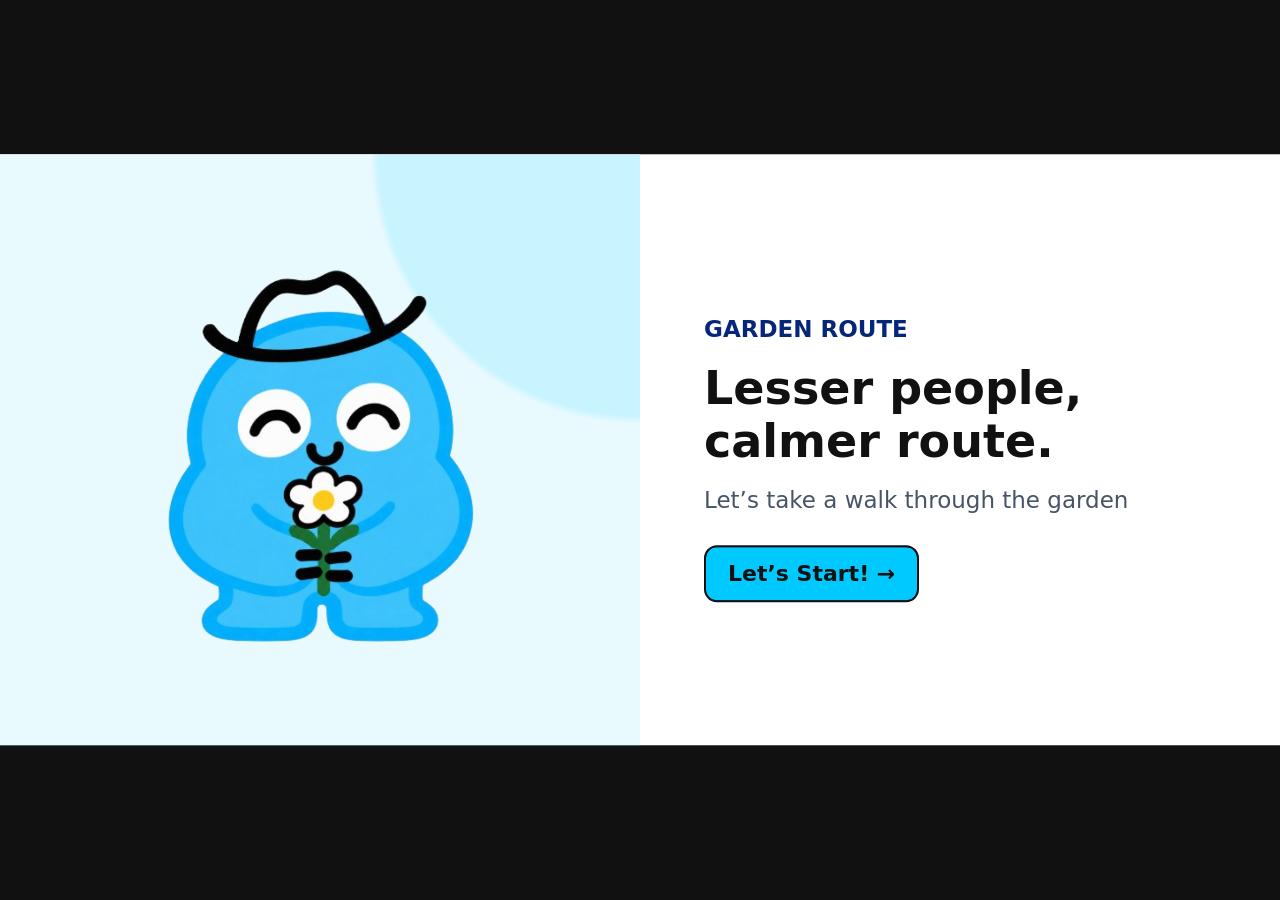
==== garden/index.html @ aed61ac2 "Preload Garden Route images and update page 14 layout" ====
<!doctype html>
<html lang="en">
<head>
  <meta charset="utf-8">
  <meta name="viewport" content="width=device-width,initial-scale=1,viewport-fit=cover">
  <meta name="theme-color" content="#111111">
  <title>Wayfinding · MOMO Social Story</title>
  <style>
    * { box-sizing: border-box; }

    html,
    body {
      width: 100%;
      height: 100%;
      margin: 0;
      overflow: hidden;
      background: #111;
      font-family: system-ui, -apple-system, "Segoe UI", sans-serif;
    }

    button { font: inherit; }

    .frame {
      position: absolute;
      left: 50%;
      top: 50%;
      width: min(100vw, 216.41vh);
      height: auto;
      aspect-ratio: 844 / 390;
      overflow: hidden;
      transform: translate(-50%, -50%);
      background: #fff;
      isolation: isolate;
      container-type: size;
    }

    .entry,
    .story {
      position: absolute;
      inset: 0;
      display: none;
      overflow: hidden;
    }

    .frame[data-view="loading"] .loading-screen,
    .frame[data-view="routes"] .routes,
    .frame[data-view="short-intro"] .short-intro,
    .frame[data-view="garden-intro"] .garden-intro,
    .frame[data-view="completion"] .completion-screen,
    .frame[data-view="story"] .story {
      display: block;
    }

    .garden-intro-layout {
      display: grid;
      grid-template-columns: 1fr 1fr;
      height: 100%;
    }
    .garden-intro-art {
      display: grid;
      place-items: center;
      background: radial-gradient(circle at top right, #c8f4ff 0 30%, #e9faff 31%);
    }
    .garden-intro-art img { width: 68%; max-height: 84cqh; object-fit: contain; }
    .garden-intro-copy {
      display: flex;
      flex-direction: column;
      justify-content: center;
      padding: 5cqw;
      color: #111;
    }
    .garden-intro-copy h1 { margin: 0; font-size: clamp(18px, 4cqw, 46px); line-height: 1.15; }
    .garden-intro-copy p { margin: 1.5cqw 0; font-size: clamp(12px, 2.2cqw, 23px); color: #475467; }
    .garden-intro-copy .garden-intro-label { color: #062679; font-weight: 700; text-transform: uppercase; }
    .garden-intro-start {
      align-self: flex-start;
      margin-top: 1cqw;
      padding: .65em 1em;
      border: 2px solid #062679;
      border-radius: 12px;
      background: #00c9ff;
      color: #111;
      font-size: clamp(12px, 2cqw, 22px);
      font-weight: 700;
      cursor: pointer;
    }

    .loading-screen {
      background:
        radial-gradient(circle at 17% 14%, #00ffc933 0 10%, transparent 10.5%),
        radial-gradient(circle at 88% 82%, #ffd5003d 0 13%, transparent 13.5%),
        linear-gradient(135deg, #f7ffff 0%, #e9fbff 58%, #dff9f3 100%);
    }

    .loading-screen::before,
    .loading-screen::after {
      content: "";
      position: absolute;
      border: 2px solid #00c9ff26;
      border-radius: 50%;
      pointer-events: none;
    }

    .loading-screen::before {
      width: 28%;
      aspect-ratio: 1;
      left: -9%;
      bottom: -31%;
      box-shadow: 0 0 0 18px #00c9ff0d, 0 0 0 42px #00c9ff08;
    }

    .loading-screen::after {
      width: 19%;
      aspect-ratio: 1;
      right: -5%;
      top: -23%;
      box-shadow: 0 0 0 16px #ffd50012;
    }

    .loading-layout {
      position: absolute;
      inset: 0;
      display: flex;
      align-items: center;
      justify-content: center;
      gap: 8%;
      padding: max(5%, env(safe-area-inset-top)) max(7%, env(safe-area-inset-right)) max(5%, env(safe-area-inset-bottom)) max(7%, env(safe-area-inset-left));
    }

    .loading-character {
      position: relative;
      width: 28%;
      height: 82%;
      flex: 0 0 auto;
    }

    .loading-momo {
      position: relative;
      z-index: 1;
      width: 100%;
      height: 100%;
      object-fit: contain;
      object-position: center bottom;
      transform-origin: 50% 100%;
      animation: grounded-walk .8s ease-in-out infinite;
      filter: drop-shadow(0 3px 2px #0626791f);
    }

    .loading-shadow {
      position: absolute;
      z-index: 0;
      left: 27%;
      bottom: 3%;
      width: 46%;
      height: 6%;
      border-radius: 50%;
      background: #0626792b;
      filter: blur(2px);
      animation: walk-shadow .8s ease-in-out infinite;
    }

    .loading-copy {
      position: relative;
      z-index: 1;
      width: 43%;
      color: #030303;
    }

    .loading-kicker {
      margin: 0 0 2%;
      color: #062679;
      font-size: clamp(10px, 1.75vw, 15px);
      font-weight: 800;
      letter-spacing: .16em;
      text-transform: uppercase;
    }

    .loading-title {
      max-width: 10em;
      margin: 0;
      font-size: clamp(22px, 4.2vw, 42px);
      line-height: 1.04;
      letter-spacing: -.035em;
    }

    .loading-message {
      margin: 3% 0 8%;
      color: #28404a;
      font-size: clamp(12px, 2vw, 18px);
      font-weight: 600;
    }

    .loading-track {
      position: relative;
      width: min(100%, 360px);
      height: clamp(10px, 2vh, 14px);
      overflow: hidden;
      border: 2px solid #062679;
      border-radius: 999px;
      background: #fff;
      box-shadow: 0 5px 14px #06267916;
    }

    .loading-progress {
      display: block;
      width: 100%;
      height: 100%;
      border-radius: inherit;
      background: linear-gradient(90deg, #00ffc9, #00c9ff);
      transform-origin: left center;
      animation: load-route 2.2s cubic-bezier(.2, .75, .25, 1) both;
    }

    .completion-screen {
      background:
        radial-gradient(circle at 16% 15%, #00c9ff24 0 8%, transparent 8.5%),
        radial-gradient(circle at 82% 80%, #ffd50032 0 11%, transparent 11.5%),
        linear-gradient(120deg, #f5ffff 0%, #e8fbff 55%, #fff9de 100%);
    }

    .completion-screen::before,
    .completion-screen::after {
      content: "✦";
      position: absolute;
      color: #00bada;
      font-size: 7cqw;
      line-height: 1;
      pointer-events: none;
    }

    .completion-screen::before { left: 7%; top: 17%; }
    .completion-screen::after { right: 8%; bottom: 14%; color: #f2bd22; font-size: 5cqw; }

    .completion-layout {
      position: absolute;
      inset: 0;
      display: flex;
      align-items: center;
      justify-content: center;
      gap: 4%;
      padding: 6% 9%;
    }

    .completion-character {
      position: relative;
      width: 30%;
      height: 82%;
      flex: 0 0 auto;
      display: flex;
      align-items: flex-end;
      justify-content: center;
    }

    .completion-character::after {
      content: "";
      position: absolute;
      left: 25%;
      bottom: 2%;
      width: 50%;
      height: 5%;
      border-radius: 50%;
      background: #163f3930;
      filter: blur(3px);
    }

    .completion-momo {
      position: relative;
      z-index: 1;
      width: 100%;
      height: 100%;
      object-fit: contain;
      object-position: center bottom;
      animation: finish-bounce 1.35s ease-in-out infinite;
      filter: drop-shadow(0 3px 2px #0626791f);
    }

    .completion-copy {
      position: relative;
      z-index: 1;
      width: 56%;
      color: #030303;
    }

    .completion-kicker {
      margin: 0 0 2.5%;
      color: #062679;
      font-size: 1.6cqw;
      font-weight: 800;
      letter-spacing: .14em;
      text-transform: uppercase;
    }

    .completion-title {
      margin: 0;
      font-size: clamp(22px, 5.1cqw, 52px);
      font-weight: 800;
      line-height: 1.04;
      letter-spacing: -.035em;
    }

    .completion-title span { color: #0055a7; }

    .completion-message {
      margin: 3% 0 6%;
      color: #28404a;
      font-size: clamp(12px, 2.1cqw, 19px);
      font-weight: 600;
    }

    .completion-home {
      min-height: 3.8cqw;
      padding: .9cqw 2.1cqw;
      border: .25cqw solid #00c9ff;
      border-radius: 1.2cqw;
      background: linear-gradient(120deg, #00ffc9, #00e5ed);
      color: #030303;
      font-size: clamp(12px, 2.15cqw, 20px);
      font-weight: 800;
      cursor: pointer;
      box-shadow: 0 3px 9px #06267920, inset 0 1px 0 #ffffffa8;
      transition: filter .14s ease, transform .14s ease, box-shadow .14s ease;
    }

    .completion-home:hover { filter: brightness(1.04); box-shadow: 0 4px 12px #0626792b, inset 0 1px 0 #ffffffbf; }
    .completion-home:active { transform: scale(.97); }
    .completion-home:focus-visible { outline: 3px solid #ffcf55; outline-offset: 3px; }

    .entry-art,
    .slide {
      position: absolute;
      inset: 0;
      width: 100%;
      height: 100%;
      object-fit: fill;
      user-select: none;
      -webkit-user-drag: none;
    }

    .slide { object-fit: contain; }
    .slide[data-photo] { object-fit: cover; }
    .slide-caption {
      position: absolute;
      inset: 0;
      width: 100%;
      height: 100%;
      z-index: 1;
      pointer-events: none;
    }

    /* Reposition the caption embedded in the pathway slide. */
    .frame[data-route="garden"][data-story-page="18"] .story::before,
    .frame[data-route="garden"][data-story-page="18"] .story::after {
      content: "";
      position: absolute;
      inset: 0;
      z-index: 1;
      background: url("assets/garden-18-clean.png") top center / 100% 100% no-repeat;
      pointer-events: none;
    }

    .frame[data-route="garden"][data-story-page="18"] .story::before {
      clip-path: inset(3.55% 12.65% 72.25% 42.5% round 3cqw);
      background-position: center -24.25cqh;
    }

    .frame[data-route="garden"][data-story-page="18"] .story::after {
      clip-path: inset(3.55% 12.65% 72.25% 42.5% round 3cqw);
      transform: translate(2%, 56%);
    }

    .hit {
      position: absolute;
      z-index: 5;
      margin: 0;
      padding: 0;
      border: 0;
      border-radius: 18px;
      background: transparent;
      cursor: pointer;
      -webkit-tap-highlight-color: transparent;
    }

    .hit:focus-visible {
      outline: 3px solid #ffcf55;
      outline-offset: 3px;
    }

    .hit:active:not(:disabled) { transform: scale(.96); }
    .hit:disabled { cursor: default; }
    .nav-icon { display: block; width: 58%; height: 58%; fill: none; stroke: currentColor; stroke-width: 2.6; stroke-linecap: round; stroke-linejoin: round; }
    .home-icon { fill: currentColor; stroke: none; }

    .route-garden,
    .route-shortest {
      top: 23%;
      width: 31%;
      height: 70%;
      border-radius: 34px;
    }

    .route-garden { left: 12.5%; }
    .route-shortest { left: 56.7%; }

    .short-start {
      left: 50.3%;
      top: 59.5%;
      width: 24.5%;
      height: 13%;
    }

    .short-intro-home {
      right: 3%;
      top: 5%;
      width: 7%;
      height: 17%;
      border-radius: 12px;
    }

    .story-momo-wrap {
      position: absolute;
      z-index: 2;
      left: var(--momo-x, 67%);
      top: var(--momo-y, 35%);
      width: var(--momo-w, 17%);
      height: var(--momo-h, 61%);
      pointer-events: none;
      transform-origin: 50% 100%;
    }

    .story-momo-wrap[data-overlay="false"] { display: none; }
    .story-momo-wrap[data-fit="target"] .story-shadow { display: none; }

    .story-momo {
      position: relative;
      z-index: 1;
      width: 100%;
      height: 100%;
      object-fit: contain;
      object-position: center bottom;
      transform-origin: 50% 100%;
      filter: drop-shadow(0 2px 1px #132c3028);
    }

    .story-momo-wrap[data-fit="target"] .story-momo { object-fit: fill; }

    .story-shadow {
      position: absolute;
      z-index: 0;
      left: 29%;
      bottom: 2.5%;
      width: 42%;
      height: 5.5%;
      border-radius: 50%;
      background: #163f3930;
      filter: blur(2px);
      transform-origin: center;
    }

    .frame[data-motion="walk"] .story-momo {
      animation: grounded-walk .8s ease-in-out infinite;
    }

    .frame[data-motion="walk"] .story-shadow {
      animation: walk-shadow .8s ease-in-out infinite;
    }

    .frame[data-route="garden"][data-story-page="-2"] .story-momo-wrap {
      transform-origin: 47.5% 82.8%;
      animation: walk-to-escalator 3.2s ease-in-out forwards;
    }

    .frame[data-route="garden"][data-story-page="-2"][data-motion="walk"] .story-momo {
      animation-iteration-count: 4;
    }

    @keyframes walk-to-escalator {
      from { translate: 0 0; scale: 1; }
      to { translate: -24cqw -45cqh; scale: .48; }
    }

    .frame[data-motion="idle"] .story-momo {
      animation: idle-grounded 2.4s ease-in-out infinite;
    }

    .frame[data-motion="idle"] .story-shadow {
      animation: idle-shadow 2.4s ease-in-out infinite;
    }

    .frame[data-motion="point-right"] .story-momo {
      animation: point-right 1.8s ease-in-out infinite;
    }

    .frame[data-motion="point-left"] .story-momo {
      animation: point-left 1.8s ease-in-out infinite;
    }

    .frame[data-motion="climb"] .story-momo {
      animation: climb-up 1s ease-in-out infinite;
    }

    .frame[data-motion="climb"] .story-shadow {
      animation: walk-shadow 1s ease-in-out infinite;
    }

    .frame[data-motion="climb-left"] .story-momo {
      animation: climb-up-left 1s ease-in-out infinite;
    }

    .frame[data-motion="climb-left"] .story-shadow {
      animation: walk-shadow 1s ease-in-out infinite;
    }

    .frame[data-motion="escalator-climb"] .story-momo-wrap {
      animation: escalator-path 3.2s cubic-bezier(.28, .12, .55, 1) forwards;
    }

    .frame[data-motion="escalator-climb"] .story-momo {
      animation: escalator-footfalls .8s ease-in-out 4;
    }

    .frame[data-motion="escalator-climb"] .story-shadow {
      animation: escalator-shadow 3.2s ease-in-out forwards;
    }

    .frame[data-motion="tap"] .story-momo {
      animation: tap-action .5s cubic-bezier(.2, .75, .25, 1) both;
    }

    .frame[data-motion="success"] .story-momo {
      animation: success-action .62s ease-out both;
    }

    .frame[data-motion="arrival"] .story-momo {
      animation: arrival-action 1s ease-in-out infinite;
    }

    .frame[data-motion="transition"] .story-momo {
      animation: step-out .35s ease-in both;
    }

    .story-momo-wrap:is([data-animation="point-right"], [data-animation="climb"]) {
      --exit-facing: -1;
    }

    .home {
      right: 3.2%;
      top: 6.2%;
      width: 5.7%;
      height: 12.3%;
      border-radius: 11px;
    }

    .back {
      left: 3.2%;
      bottom: 6.5%;
      width: 5.7%;
      height: 12.3%;
      border-radius: 11px;
    }

    .next {
      right: 3.2%;
      bottom: 6.5%;
      width: 5.7%;
      height: 12.3%;
      border-radius: 11px;
    }

    .story .home,
    .story .back,
    .story .next {
      display: flex;
      align-items: center;
      justify-content: center;
      border: 1px solid #00151f66;
      background: linear-gradient(135deg, #00ffff 0%, #00d9ff 100%);
      color: #050505;
      box-shadow: 0 2px 7px #00151f30, inset 0 1px 0 #ffffffa8;
      transition: transform .14s ease, filter .14s ease, box-shadow .14s ease;
    }

    .story .home:hover:not(:disabled),
    .story .back:hover:not(:disabled),
    .story .next:hover:not(:disabled) {
      filter: brightness(1.04);
      box-shadow: 0 3px 9px #00151f45, inset 0 1px 0 #ffffffbf;
    }

    .story .home:active:not(:disabled),
    .story .back:active:not(:disabled),
    .story .next:active:not(:disabled) { transform: scale(.94); }

    .story .home:focus-visible,
    .story .back:focus-visible,
    .story .next:focus-visible { outline: 3px solid #050505; outline-offset: 3px; }

    /* Keep keyboard focus visible without the dark ring on the Banyan Cove slide. */
    #frame[data-story-page="22"] .story .next:focus-visible {
      outline-color: #00ffff;
    }

    .story .home:disabled,
    .story .back:disabled,
    .story .next:disabled { opacity: .68; }

    .counter { position:absolute; z-index:5; pointer-events:none; left:50%; bottom:12px; transform:translateX(-50%); padding:8px 12px; border-radius:99px; color:#fff; background:rgb(6 38 121 / 90%); font-size:14px; font-weight:800; text-shadow:0 1px 2px #000; white-space:nowrap; }
    .progress { position:absolute; z-index:4; top:max(10px,env(safe-area-inset-top)); left:16px; right:82px; height:7px; display:flex; gap:4px; pointer-events:none; }
    .progress i { flex:1; border-radius:99px; background:rgb(255 255 255 / 65%); box-shadow:0 1px 3px rgb(0 0 0 / 20%); }
    .progress i.done { background:#00e6b8; }

    @container (max-width: 720px) {
      .counter { bottom:clamp(5px,.81cqw,12px); padding:clamp(3px,.54cqw,8px) clamp(6px,.81cqw,12px); font-size:clamp(10px,.95cqw,14px); }
      .progress { top:max(clamp(5px,.68cqw,10px),env(safe-area-inset-top)); left:clamp(7px,1.08cqw,16px); right:clamp(50px,5.54cqw,82px); height:clamp(3px,.47cqw,7px); gap:clamp(2px,.27cqw,4px); }
    }

    .success {
      position: absolute;
      z-index: 3;
      display: none;
      left: 56.2%;
      top: 71%;
      width: 4.8%;
      aspect-ratio: 1;
      place-items: center;
      border: 2px solid #fff;
      border-radius: 50%;
      background: #16ad69;
      color: #fff;
      font-size: clamp(13px, 2.2vw, 22px);
      font-weight: 900;
      box-shadow: 0 0 0 0 #22d98b88;
    }

    .success[data-on="true"] {
      display: grid;
      animation: success-pulse .62s ease-out both;
    }

    .sr {
      position: absolute;
      width: 1px;
      height: 1px;
      overflow: hidden;
      clip: rect(0, 0, 0, 0);
      clip-path: inset(50%);
      white-space: nowrap;
    }

    @keyframes grounded-walk {
      0%, 50%, 100% { transform: translate(0, 0) rotate(-.8deg) scale(1); }
      25% { transform: translate(1.5%, -3.5%) rotate(1.3deg) scale(.985, 1.025); }
      75% { transform: translate(-1.5%, -3.5%) rotate(-1.3deg) scale(.985, 1.025); }
    }

    @keyframes walk-shadow {
      0%, 50%, 100% { transform: scaleX(1); opacity: .52; }
      25%, 75% { transform: scaleX(.78); opacity: .31; }
    }

    @keyframes idle-grounded {
      0%, 100% { transform: scale(1); }
      50% { transform: scale(1.008, .992); }
    }

    @keyframes idle-shadow {
      0%, 100% { transform: scaleX(1); opacity: .44; }
      50% { transform: scaleX(1.02); opacity: .4; }
    }

    @keyframes point-right {
      0%, 100% { transform: translateX(0) rotate(0) scaleX(-1); }
      38% { transform: translateX(-1.2%) rotate(1.5deg) scaleX(-1.015); }
      72% { transform: translateX(-.6%) rotate(.5deg) scaleX(-1.005); }
    }

    @keyframes point-left {
      0%, 100% { transform: translateX(0) rotate(0) scale(1); }
      38% { transform: translateX(1.2%) rotate(-1.5deg) scale(1.015); }
      72% { transform: translateX(.6%) rotate(-.5deg) scale(1.005); }
    }

    @keyframes climb-up {
      0%, 100% { transform: translateY(0) rotate(0) scale(-1, .99); }
      32% { transform: translateY(-3.5%) rotate(2.5deg) scale(-.985, 1.025); }
      64% { transform: translateY(-1%) rotate(1deg) scale(-1.01, .99); }
    }

    @keyframes climb-up-left {
      0%, 100% { transform: translateY(0) rotate(0) scale(1, .99); }
      32% { transform: translateY(-3.5%) rotate(-2.5deg) scale(.985, 1.025); }
      64% { transform: translateY(-1%) rotate(-1deg) scale(1.01, .99); }
    }

    @keyframes escalator-path {
      0% { transform: translate(0, 0); }
      25% { transform: translate(8%, -5%); }
      50% { transform: translate(18%, -12%); }
      75% { transform: translate(32%, -19%); }
      100% { transform: translate(45%, -25%); }
    }

    @keyframes escalator-footfalls {
      0%, 100% { transform: translateY(0) rotate(0) scale(1, .99); }
      35% { transform: translateY(-2%) rotate(1deg) scale(1.015, 1.01); }
      70% { transform: translateY(0) rotate(-.5deg) scale(.99, 1.015); }
    }

    @keyframes escalator-shadow {
      0%, 100% { transform: scaleX(1); opacity: .44; }
      100% { transform: scaleX(.78); opacity: .28; }
    }

    @keyframes tap-action {
      0% { transform: translate(0, 0) rotate(0) scale(1); }
      55% { transform: translate(-5%, -1%) rotate(-3deg) scale(1.04); }
      100% { transform: translate(-3%, 0) rotate(-1deg) scale(1.02); }
    }

    @keyframes success-action {
      0% { transform: translate(-3%, 0) scale(1.02); }
      30% { transform: translate(-3%, 1%) scale(1.07, .94); }
      60% { transform: translate(-3%, -5%) scale(.98, 1.06); }
      100% { transform: translate(0, 0) scale(1); }
    }

    @keyframes arrival-action {
      0%, 100% { transform: rotate(0); }
      25% { transform: rotate(-3deg); }
      55% { transform: rotate(3deg); }
      78% { transform: rotate(-2deg); }
    }

    @keyframes finish-bounce {
      0%, 100% { transform: translateY(0) scale(1); }
      45% { transform: translateY(-2.5%) scale(1.015, .99); }
      70% { transform: translateY(0) scale(.99, 1.015); }
    }

    @keyframes step-out {
      from { transform: scaleX(var(--exit-facing, 1)); opacity: 1; }
      to { transform: translateX(9%) scaleX(var(--exit-facing, 1)); opacity: 0; }
    }

    @keyframes success-pulse {
      0% { opacity: 0; transform: scale(.45); box-shadow: 0 0 0 0 #22d98baa; }
      45% { opacity: 1; transform: scale(1.12); box-shadow: 0 0 0 12px #22d98b44; }
      100% { opacity: 1; transform: scale(1); box-shadow: 0 0 0 24px #22d98b00; }
    }

    @keyframes load-route {
      0% { transform: scaleX(0); }
      18% { transform: scaleX(.14); }
      64% { transform: scaleX(.73); }
      100% { transform: scaleX(1); }
    }

    @media (prefers-reduced-motion: reduce) {
      *,
      *::before,
      *::after {
        animation-duration: .01ms !important;
        animation-iteration-count: 1 !important;
        scroll-behavior: auto !important;
      }
    }
  </style>
</head>
<body>
  <main class="frame" id="frame" data-view="loading" data-motion="idle" aria-label="MOMO wayfinding social story">
    <section class="entry loading-screen" aria-label="Loading the wayfinding app">
      <div class="loading-layout">
        <div class="loading-character" aria-hidden="true">
          <span class="loading-shadow"></span>
          <img class="loading-momo" src="assets/momo-original.png" alt="">
        </div>
        <div class="loading-copy">
          <p class="loading-kicker">MOMO Wayfinding</p>
          <h1 class="loading-title">Getting your route ready</h1>
          <p class="loading-message">MOMO is finding the clearest way.</p>
          <div class="loading-track" role="progressbar" aria-label="Loading" aria-valuemin="0" aria-valuemax="100">
            <span class="loading-progress"></span>
          </div>
        </div>
      </div>
    </section>

    <section class="entry routes" aria-label="Route selection">
      <img class="entry-art" src="assets/source-routes.png" alt="What would you like to explore today?">
      <button class="hit route-garden" id="gardenRoute" type="button" aria-label="Garden Route"></button>
      <button class="hit route-shortest" id="shortestRoute" type="button" aria-label="Shortest Route"></button>
    </section>

    <section class="entry short-intro" aria-label="Shortest Route introduction">
      <img class="entry-art" src="assets/short-intro.png" alt="Fewer steps, shortest trip. The fastest way to get there!">
      <button class="hit short-start" id="shortStart" type="button" aria-label="Start the Shortest Route"></button>
      <button class="hit short-intro-home" id="shortIntroHome" type="button" aria-label="Return to route selection"></button>
    </section>

    <section class="entry garden-intro" aria-labelledby="gardenIntroTitle">
      <div class="garden-intro-layout">
        <div class="garden-intro-art">
          <img src="assets/momo-page25-figma.png" alt="Momo smiling with eyes closed and holding a flower">
        </div>
        <div class="garden-intro-copy">
          <p class="garden-intro-label">Garden Route</p>
          <h1 id="gardenIntroTitle">Lesser people, calmer route.</h1>
          <p>Let’s take a walk through the garden</p>
          <button class="garden-intro-start" id="gardenStart" type="button">Let’s Start! <span aria-hidden="true">→</span></button>
        </div>
      </div>
    </section>

    <section class="entry completion-screen" aria-label="Route complete">
      <div class="completion-layout">
        <div class="completion-character" aria-hidden="true">
          <img class="completion-momo" src="assets/momo-page25-figma.png" alt="">
        </div>
        <div class="completion-copy">
          <p class="completion-kicker">Route complete</p>
          <h1 class="completion-title">Congratulations,<br><span>you did it!</span></h1>
          <p class="completion-message" id="completionMessage">You made it all the way.</p>
          <button class="completion-home" id="completionHome" type="button">Back to Home</button>
        </div>
      </div>
    </section>

    <section class="story" id="story" aria-label="Wayfinding story">
      <img class="slide" id="slide" src="assets/garden--2-clean.png" alt="Wayfinding social story slide">
      <img class="slide-caption" id="slideCaption" alt="" hidden>
      <div class="story-momo-wrap" id="momoWrap" data-overlay="true">
        <span class="story-shadow"></span>
        <img class="story-momo" id="momo" src="assets/momo-original.png" alt="" aria-hidden="true">
      </div>
      <div class="progress" id="routeProgress" role="progressbar" aria-label="Garden Route progress" aria-valuemin="1" aria-valuemax="21" aria-valuenow="1" aria-valuetext="Step 1 of 21"></div>
      <div class="counter" id="routeCounter" aria-hidden="true">Page 1 of 21</div>
      <span class="success" id="success" aria-hidden="true">✓</span>
      <button class="hit home" id="home" type="button" aria-label="Return to route selection"><svg class="nav-icon home-icon" viewBox="0 0 24 24" aria-hidden="true"><path d="M12 2.7 1.7 10.9l1.2 1.5L5 10.7V21h5.3v-6h3.4v6H19V10.7l2.1 1.7 1.2-1.5L12 2.7Z"/></svg></button>
      <button class="hit back" id="back" type="button" aria-label="Previous story step"><svg class="nav-icon" viewBox="0 0 24 24" aria-hidden="true"><path d="M19 12H5m7 7-7-7 7-7"/></svg></button>
      <button class="hit next" id="next" type="button" aria-label="Next story step"><svg class="nav-icon" viewBox="0 0 24 24" aria-hidden="true"><path d="M5 12h14m-7-7 7 7-7 7"/></svg></button>
    </section>

    <p class="sr" id="status" role="status" aria-live="polite"></p>
  </main>

  <script>
    const gardenSteps = [
      { page: "-2", file: "garden--2-clean.png", photo: "route-photos/-2.jpg", captionInset: "63.8462% 62.7962% 17.9487% 6.8720%", photoY: 100, instruction: "From the star, walk to the escalator", momoBox: { x: 603, y: 122, w: 120, h: 120 }, flipX: true, overlay: true },
      { page: "-1", file: "garden--1.png", instruction: "Go up the escalator", momoBox: { x: 137, y: 220, w: 149, h: 145 }, momoAsset: "momo-escalator-figma.png", momoSource: { w: 804, h: 885, x: 80, y: 136, bw: 694, bh: 638 }, momoAnimation: "escalator", overlay: true },
      { page: "0", file: "garden-0.png", instruction: "Turn right to the gantry", x: 68, y: 36, w: 17, h: 59, overlay: true },
      { page: "1", file: "garden-1.png", photo: "route-photos/1.jpg", captionInset: "10.2564% 64.6919% 71.5385% 4.9763%", photoY: 60, instruction: "Tap card to exit", x: 60, y: 34, w: 19, h: 62, overlay: true, requiresTap: true },
      { page: "2", file: "garden-2.png", photo: "route-photos/2.jpg", captionInset: "9.2308% 65.4028% 72.5641% 7.4645%", photoY: 28, instruction: "Look for the way out signboard", momoBox: { x: 265, y: 236, w: 84, h: 84 }, momoAsset: "momo-page7-figma.png", momoSource: { w: 894, h: 885, x: 130, y: 141, bw: 650, bh: 658 }, momoAnimation: "idle", overlay: true },
      { page: "3", file: "garden-3-clean.png", photo: "route-photos/3.jpg", captionInset: "10.7692% 10.0711% 68.9744% 56.3981%", photoY: 45, instruction: "Walk to the lift and take the lift up to Level 1", momoBox: { x: 84, y: 190, w: 185, h: 168 }, momoAsset: "momo-lift-figma.png", momoSource: { w: 1317, h: 1194, x: 0, y: 0, bw: 1317, bh: 1194 }, overlay: true },
      { page: "5", file: "garden-5-clean.png", photo: "route-photos/5.jpg", captionInset: "11.7949% 63.0332% 65.8974% 3.3175%", photoY: 55, instruction: "Exit the lift and turn left to the zebra crossing", momoBox: { x: 178, y: 191, w: 134, h: 107 }, overlay: true },
      { page: "7", file: "garden-7-clean.png", instruction: "You should see the zebra crossing", momoBox: { x: 128, y: 231, w: 127, h: 130 }, momoAsset: "momo-page7-figma.png", momoSource: { w: 894, h: 885, x: 130, y: 141, bw: 650, bh: 658 }, overlay: true },
      { page: "8", file: "garden-8-clean.png", photo: "route-photos/8.jpg", captionInset: "10.2564% 64.3365% 71.5385% 5.3318%", photoY: 65, instruction: "Look out for vehicles before crossing", momoBox: { x: 246, y: 185, w: 96, h: 76 }, overlay: true },
      { page: "9", file: "garden-9-clean.png", photo: "route-photos/9.jpg", captionInset: "8.7179% 13.0332% 72.0513% 56.9905%", photoY: 54, instruction: "Walk past the vending machine", momoBox: { x: 602, y: 192, w: 126, h: 115 }, momoAsset: "momo-page9-figma.png", momoSource: { w: 734, h: 886, x: 107, y: 195, bw: 570, bh: 542 }, flipX: true, overlay: true },
      { page: "10", file: "garden-10-clean.png", photo: "route-photos/10.jpg", captionInset: "9.2308% 57.2275% 72.5641% 4.6209%", photoY: 48, instruction: "You should see Oldham Lane", momoBox: { x: 535, y: 172, w: 98, h: 112 }, momoAsset: "momo-page10-figma.png", momoSource: { w: 767, h: 886, x: 73, y: 65, bw: 658, bh: 758 }, overlay: true },
      { page: "11", file: "garden-11-clean.png", photo: "route-photos/11.jpg", captionInset: "7.9487% 9.7156% 73.8462% 60.0711%", photoY: 56, instruction: "Look out for traffic before crossing", overlay: false },
      { page: "12", file: "garden-12-clean.png", photo: "route-photos/12.jpg", captionInset: "17.6923% 25.5924% 66.6667% 39.4550%", photoY: 58, captionOffsetX: -38, instruction: "Carefully cross the road", momoBox: { x: 291, y: 142, w: 66, h: 64 }, momoAsset: "momo-page12-figma.png", momoSource: { w: 734, h: 886, x: 107, y: 195, bw: 569, bh: 541 }, flipX: true, overlay: true },
      { page: "13", file: "garden-13-clean.png", photo: "route-photos/13.jpg", captionInset: "18.7179% 8.0569% 63.0769% 59.8341%", photoY: 58, captionOffsetX: -54, instruction: "Follow the pavement", momoBox: { x: 125, y: 215, w: 132, h: 104 }, momoAnimation: "pointRight", overlay: true },
      { page: "16", file: "garden-16-clean.png", photo: "route-photos/16.jpg", captionInset: "23.8462% 3.3175% 57.9487% 67.7725%", photoY: 58, instruction: "Continue to follow the path", momoBox: { x: 617, y: 208, w: 119, h: 94 }, overlay: true },
      { page: "17", file: "garden-17-clean.png", photo: "route-photos/17.jpg", captionInset: "32.5641% 14.3365% 49.2308% 60.4265%", photoY: 55, instruction: "Go down the slope carefully", momoBox: { x: 540, y: 256, w: 150, h: 118 }, overlay: true },
      { page: "18", file: "garden-18-clean.png", instruction: "You should see a coloured pathway and an exit on the right", momoBox: { x: 360, y: 141, w: 95, h: 76 }, overlay: true },
      { page: "20", file: "garden-20-clean.png", photo: "route-photos/20.jpg", captionInset: "16.4103% 58.8863% 68.4615% 8.8863%", photoY: 52, instruction: "You should see a door", momoBox: { x: 143, y: 192, w: 139, h: 164 }, momoAsset: "momo-page10-figma.png", momoSource: { w: 767, h: 886, x: 73, y: 65, bw: 658, bh: 758 }, overlay: true },
      { page: "21", file: "garden-21-clean.png", photo: "route-photos/21.jpg", captionInset: "29.7436% 59.0047% 55.1282% 10.3081%", photoY: 49, instruction: "Pull open the door", momoBox: { x: 125, y: 194, w: 184, h: 177 }, momoAsset: "momo-page9-figma.png", momoSource: { w: 734, h: 886, x: 107, y: 195, bw: 569, bh: 541 }, flipX: true, overlay: true },
      { page: "22", file: "garden-22-clean.png", photo: "route-photos/22.jpg", captionInset: "15.6410% 61.2559% 56.4103% 6.2796%", photoY: 47, instruction: "Look for the directions to Banyan Cove", overlay: true },
      { page: "25", file: "garden-25-clean.png", photo: "route-photos/25.jpg", captionInset: "11.0256% 11.0190% 69.2308% 57.7014%", photoY: 60, instruction: "You have arrived at the exhibition venue", momoBox: { x: 572, y: 203, w: 130, h: 156 }, momoAsset: "momo-page25-figma.png", momoSource: { w: 864, h: 885, x: 129, y: 83, bw: 608, bh: 741 }, overlay: true }
    ];

    const MOMO_ANIMATIONS = Object.freeze({
      walk: { name: "walk", asset: "momo-idle.svg", source: { w: 238, h: 285, x: 37, y: 86, bw: 176, bh: 150 } },
      pointRight: { name: "point-right", asset: "momo-idle.svg", flipX: true, source: { w: 238, h: 285, x: 37, y: 86, bw: 176, bh: 150 } },
      climb: { name: "climb", asset: "momo-idle.svg", flipX: true, source: { w: 238, h: 285, x: 37, y: 86, bw: 176, bh: 150 } },
      climbLeft: { name: "climb-left", asset: "momo-idle.svg", source: { w: 238, h: 285, x: 37, y: 86, bw: 176, bh: 150 } },
      escalator: { name: "escalator-climb", asset: "momo-escalator-figma.png", source: { w: 804, h: 885, x: 80, y: 136, bw: 694, bh: 638 } },
      pointLeft: { name: "point-left", asset: "momo-idle.svg", source: { w: 238, h: 285, x: 37, y: 86, bw: 176, bh: 150 } },
      tap: { name: "tap", asset: "momo-idle.svg", source: { w: 238, h: 285, x: 37, y: 86, bw: 176, bh: 150 } },
      idle: { name: "idle", asset: "momo-idle.svg", source: { w: 238, h: 285, x: 37, y: 86, bw: 176, bh: 150 } },
      arrival: { name: "arrival", asset: "momo-idle.svg", source: { w: 238, h: 285, x: 37, y: 86, bw: 176, bh: 150 } }
    });

    const INSTRUCTION_ANIMATION_RULES = [
      { pattern: /\barriv(?:e|ed|al)\b/i, animation: "arrival" },
      { pattern: /\btap\b.*\bcard\b|\bcard\b.*\btap\b/i, animation: "tap" },
      { pattern: /\blift\b.*\bup\b|\bup\b.*\blift\b/i, animation: "climbLeft" },
      { pattern: /\b(?:go|head|move|take|ride|walk)\s+up\b|\bup\s+(?:the\s+)?(?:escalator|stairs?)\b|\b(?:escalator|stairs?)\b.*\bup\b/i, animation: "climb" },
      { pattern: /\bturn\s+right\b.*\bgantry\b|\bgantry\b.*\bturn\s+right\b/i, animation: "pointLeft" },
      { pattern: /\bturn\s+left\b/i, animation: "pointLeft" },
      { pattern: /\bturn\s+right\b|\bright\b|\bpoint(?:ing)?\b|\bsignboard\b|\bdirections?\b/i, animation: "pointRight" },
      { pattern: /\b(?:look\s+out|watch\s+for|wait|stop)\b|\btraffic\b|\bvehicles?\b/i, animation: "idle" },
      { pattern: /\bwalk\b|\bwalking\b|\bstraight\b|\bforward\b|\bfollow\b|\bpavement\b|\bcross(?:ing)?\b|\bexit\s+the\s+lift\b|\bcontinue\b|\bdown\s+the\s+slope\b/i, animation: "walk" }
    ];

    function getMomoAnimation(slideText) {
      const text = String(slideText || "").trim();
      const rule = INSTRUCTION_ANIMATION_RULES.find(({ pattern }) => pattern.test(text));
      return MOMO_ANIMATIONS[rule?.animation || "idle"];
    }

    const shortestSteps = [
      { page: "1", file: "short-01.png" },
      { page: "2", file: "short-02.png" },
      { page: "3", file: "short-03.png" },
      { page: "4", file: "short-04.png" },
      { page: "5", file: "short-05.png" },
      { page: "6", file: "short-06.png" },
      { page: "7", file: "short-07.png" },
      { page: "8", file: "short-08.png" },
      { page: "9", file: "short-09.png" },
      { page: "11", file: "short-11.png" },
      { page: "12", file: "short-12.png" },
      { page: "13", file: "short-13.png" },
      { page: "14", file: "short-14.png" },
      { page: "15", file: "short-15.png" },
      { page: "16", file: "short-16.png" },
      { page: "17", file: "short-17.png" }
    ];

    const frame = document.querySelector("#frame");
    const story = document.querySelector("#story");
    const slide = document.querySelector("#slide");
    const slideCaption = document.querySelector("#slideCaption");
    const momo = document.querySelector("#momo");
    const momoWrap = document.querySelector("#momoWrap");
    const success = document.querySelector("#success");
    const status = document.querySelector("#status");
    const completionMessage = document.querySelector("#completionMessage");
    const progress = document.querySelector("#routeProgress");
    const counter = document.querySelector("#routeCounter");
    const backButton = document.querySelector("#back");
    const nextButton = document.querySelector("#next");

    let route = "garden";
    let index = 0;
    let busy = false;
    let tapped = false;
    let autoTapTimer = 0;
    let tapStarted = false;
    const preloadedImages = new Map();

    function wait(ms) {
      return new Promise(resolve => setTimeout(resolve, ms));
    }

    function activeSteps() {
      return route === "garden" ? gardenSteps : shortestSteps;
    }

    function gardenAnimation(step) {
      return MOMO_ANIMATIONS[step.momoAnimation] || getMomoAnimation(step.instruction);
    }

    function preloadGardenSteps(...steps) {
      const assets = new Set();
      for (const step of steps) {
        if (!step) continue;
        assets.add(step.file);
        if (step.photo) assets.add(step.photo);
        assets.add(step.momoAsset || gardenAnimation(step).asset);
      }

      for (const asset of preloadedImages.keys()) {
        if (!assets.has(asset)) preloadedImages.delete(asset);
      }
      for (const asset of assets) {
        if (preloadedImages.has(asset)) continue;
        const image = new Image();
        image.fetchPriority = "low";
        preloadedImages.set(asset, image);
        image.src = "assets/" + asset;
        image.decode().catch(() => {
          if (preloadedImages.get(asset) === image) preloadedImages.delete(asset);
        });
      }
    }

    function showRoutes() {
      window.location.replace("../#routes");
    }

    function showCompletion() {
      clearTimeout(autoTapTimer);
      busy = false;
      frame.dataset.view = "completion";
      frame.dataset.motion = "arrival";
      completionMessage.textContent = `You completed the ${route === "garden" ? "Garden" : "Shortest"} Route. Great work!`;
      status.textContent = "Congratulations, you completed the route.";
    }

    function showShortestIntro() {
      busy = false;
      frame.dataset.view = "short-intro";
      frame.dataset.motion = "idle";
      status.textContent = "Shortest Route introduction";
    }

    function showGardenIntro() {
      frame.dataset.view = "garden-intro";
      frame.dataset.motion = "idle";
      status.textContent = "Garden Route introduction";
      document.querySelector("#gardenStart").focus({ preventScroll: true });
      preloadGardenSteps(gardenSteps[0]);
    }

    function openStory(selectedRoute) {
      clearTimeout(autoTapTimer);
      route = selectedRoute;
      index = 0;
      tapped = false;
      tapStarted = false;
      busy = false;
      frame.dataset.view = "story";
      story.setAttribute("aria-label", route === "garden" ? "Garden Route" : "Shortest Route");
      render();
    }

    function render() {
      const steps = activeSteps();
      const step = steps[index];
      const isGarden = route === "garden";
      const stepNumber = index + 1;
      const animation = isGarden ? gardenAnimation(step) : MOMO_ANIMATIONS.idle;

      frame.dataset.storyPage = step.page;
      slide.src = "assets/" + (step.photo || step.file);
      slide.toggleAttribute("data-photo", Boolean(step.photo));
      slide.style.objectPosition = step.photo ? `50% ${step.photoY}%` : "";
      slideCaption.hidden = !step.photo;
      if (step.photo) {
        slideCaption.src = "assets/" + step.file;
        slideCaption.style.clipPath = `inset(${step.captionInset} round 2.9cqw)`;
        slideCaption.style.transform = step.captionOffsetX ? `translateX(${step.captionOffsetX}%)` : "";
      }
      slide.alt = (isGarden ? "Garden Route" : "Shortest Route") + " social story slide";
      const momoAsset = step.momoAsset || animation.asset;
      const momoSource = step.momoSource || animation.source;
      momo.src = "assets/" + momoAsset;

      if (step.momoBox && momoSource) {
        const target = step.momoBox;
        const source = momoSource;
        const frameScaleX = frame.clientWidth / 844;
        const frameScaleY = frame.clientHeight / 390;
        const flipX = step.flipX ?? animation.flipX;
        const visibleSourceX = flipX ? source.w - source.x - source.bw : source.x;
        const imageWidth = target.w * frameScaleX * source.w / source.bw;
        const imageHeight = target.h * frameScaleY * source.h / source.bh;
        const left = target.x * frameScaleX - visibleSourceX * imageWidth / source.w;
        const top = target.y * frameScaleY - source.y * imageHeight / source.h;
        momoWrap.style.setProperty("--momo-x", `${left / frame.clientWidth * 100}%`);
        momoWrap.style.setProperty("--momo-y", `${top / frame.clientHeight * 100}%`);
        momoWrap.style.setProperty("--momo-w", `${imageWidth / frame.clientWidth * 100}%`);
        momoWrap.style.setProperty("--momo-h", `${imageHeight / frame.clientHeight * 100}%`);
        momoWrap.dataset.fit = "target";
      } else {
        momoWrap.style.setProperty("--momo-x", (step.x ?? 0) + "%");
        momoWrap.style.setProperty("--momo-y", (step.y ?? 0) + "%");
        momoWrap.style.setProperty("--momo-w", (step.w ?? 0) + "%");
        momoWrap.style.setProperty("--momo-h", (step.h ?? 0) + "%");
        momoWrap.dataset.fit = "contain";
      }
      momoWrap.dataset.overlay = String(Boolean(isGarden && step.overlay));
      momoWrap.style.transform = step.flipX ? "scaleX(-1)" : "";
      momoWrap.dataset.animation = animation.name;
      frame.dataset.motion = animation.name;

      progress.setAttribute("aria-label", `${isGarden ? "Garden" : "Shortest"} Route progress`);
      progress.setAttribute("aria-valuemax", String(steps.length));
      progress.setAttribute("aria-valuenow", String(stepNumber));
      progress.setAttribute("aria-valuetext", `Step ${stepNumber} of ${steps.length}`);
      if (progress.children.length !== steps.length) {
        progress.replaceChildren(...steps.map(() => document.createElement("i")));
      }
      Array.from(progress.children).forEach((segment, segmentIndex) => {
        segment.classList.toggle("done", segmentIndex < stepNumber);
      });
      counter.textContent = `Page ${stepNumber} of ${steps.length}`;
      success.dataset.on = String(Boolean(isGarden && step.requiresTap && tapped));
      backButton.disabled = index === 0;
      nextButton.disabled = busy || Boolean(isGarden && step.requiresTap && !tapped);
      nextButton.setAttribute("aria-label", index === steps.length - 1 ? "Finish route" : "Next story step");

      frame.dataset.route = route;
      frame.dataset.step = step.page;
      frame.dataset.index = String(index);
      status.textContent =
        (isGarden ? "Garden Route" : "Shortest Route") +
        " story step " + stepNumber + " of " + steps.length;

      if (isGarden && step.requiresTap && !tapStarted && !tapped && !busy) {
        tapStarted = true;
        clearTimeout(autoTapTimer);
        autoTapTimer = window.setTimeout(playCardTap, 280);
      }
      if (isGarden) preloadGardenSteps(step, steps[index + 1], steps[index - 1]);
    }

    async function nextStep() {
      const steps = activeSteps();
      const step = steps[index];
      if (busy || (route === "garden" && step.requiresTap && !tapped)) return;
      if (index === steps.length - 1) {
        showCompletion();
        return;
      }

      busy = true;
      if (route === "garden") frame.dataset.motion = "transition";
      await wait(route === "garden" && step.overlay ? 350 : 120);
      index++;
      tapped = false;
      tapStarted = false;
      busy = false;
      render();
    }

    function previousStep() {
      if (busy || index === 0) return;
      clearTimeout(autoTapTimer);
      index--;
      tapped = false;
      tapStarted = false;
      render();
    }

    async function playCardTap() {
      const step = activeSteps()[index];
      if (route !== "garden" || busy || !step.requiresTap || tapped) return;

      busy = true;
      frame.dataset.motion = "tap";
      status.textContent = "MOMO is tapping the card.";
      await wait(480);
      frame.dataset.motion = "success";
      success.dataset.on = "true";
      tapped = true;
      await wait(620);
      busy = false;
      nextButton.disabled = index === activeSteps().length - 1;
      status.textContent = "Card tap complete";
    }

    document.querySelector("#gardenRoute").addEventListener("click", showGardenIntro);
    document.querySelector("#gardenStart").addEventListener("click", () => openStory("garden"));
    document.querySelector("#shortestRoute").addEventListener("click", showShortestIntro);
    document.querySelector("#shortStart").addEventListener("click", () => openStory("shortest"));
    document.querySelector("#shortIntroHome").addEventListener("click", showRoutes);
    document.querySelector("#completionHome").addEventListener("click", showRoutes);
    document.querySelector("#home").addEventListener("click", showRoutes);
    backButton.addEventListener("click", previousStep);
    nextButton.addEventListener("click", nextStep);

    document.addEventListener("keydown", event => {
      if (frame.dataset.view === "story") {
        if (event.key === "ArrowRight") nextStep();
        if (event.key === "ArrowLeft") previousStep();
        if (event.key === "Escape") showRoutes();
      } else if (event.key === "Escape" && (frame.dataset.view === "short-intro" || frame.dataset.view === "garden-intro")) {
        showRoutes();
      }
    });

    window.__wayfinding = {
      showRoutes,
      showShortestIntro,
      openStory,
      nextStep,
      previousStep,
      getState: () => ({
        view: frame.dataset.view,
        route,
        index,
        step: activeSteps()[index]?.page,
        motion: frame.dataset.motion,
        animation: momoWrap.dataset.animation || "idle",
        tapped,
        nextDisabled: nextButton.disabled,
        progress: `${index + 1} of ${activeSteps().length}`
      })
    };

    window.__gardenRoute = window.__wayfinding;
    showGardenIntro();
  </script>
</body>
</html>
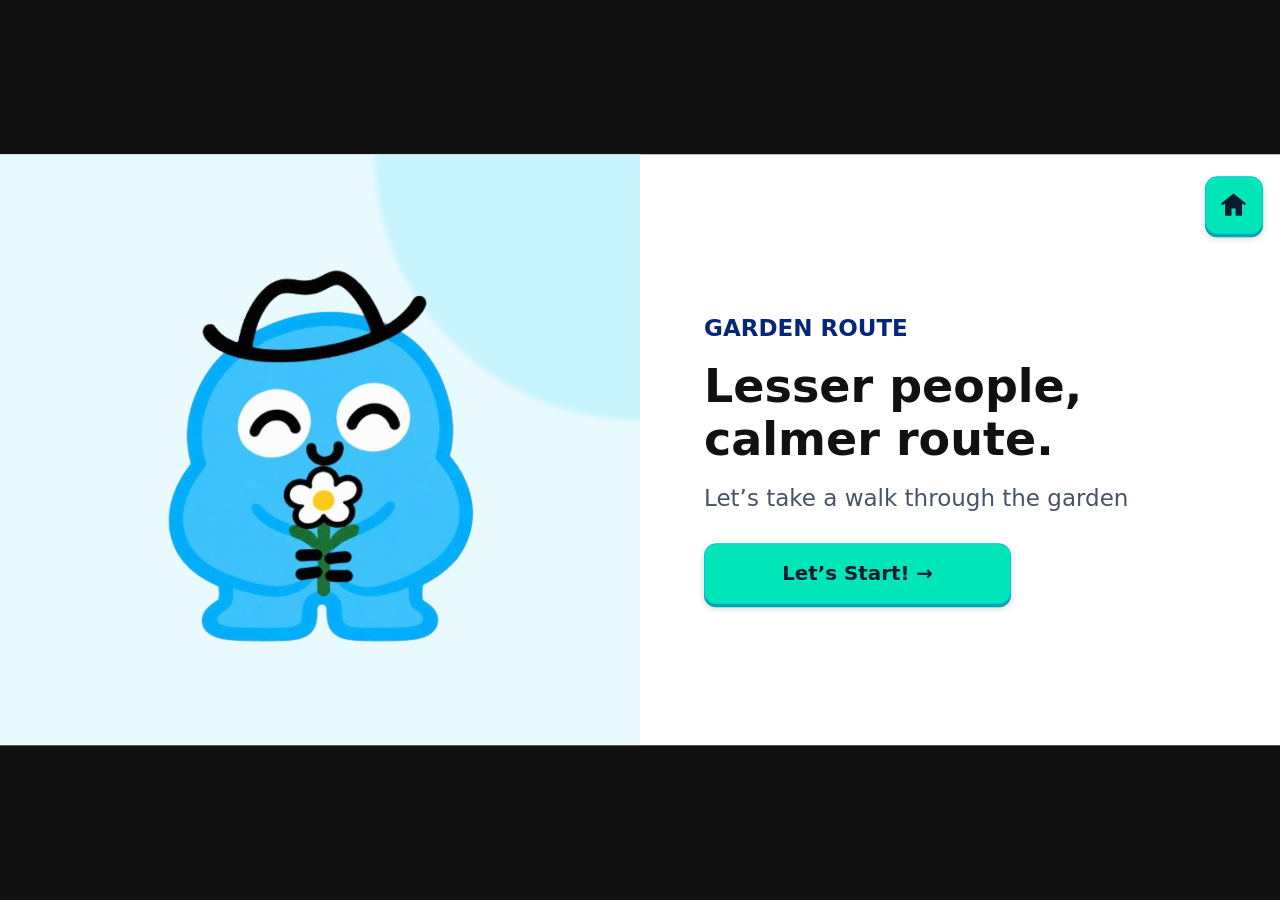
==== commit 0c44b51e: "Polish Garden Route intro and caption typography" ====
--- a/garden/index.html
+++ b/garden/index.html
@@ -70,19 +70,23 @@
       color: #111;
     }
     .garden-intro-copy h1 { margin: 0; font-size: clamp(18px, 4cqw, 46px); line-height: 1.15; }
+    #gardenIntroTitle:focus { outline: none; }
     .garden-intro-copy p { margin: 1.5cqw 0; font-size: clamp(12px, 2.2cqw, 23px); color: #475467; }
     .garden-intro-copy .garden-intro-label { color: #062679; font-weight: 700; text-transform: uppercase; }
     .garden-intro-start {
       align-self: flex-start;
       margin-top: 1cqw;
-      padding: .65em 1em;
-      border: 2px solid #062679;
-      border-radius: 12px;
-      background: #00c9ff;
-      color: #111;
-      font-size: clamp(12px, 2cqw, 22px);
+      width: min(100%, 24cqw);
+      min-width: min(100%, 112px);
+      padding: .9em .75em;
+      font-size: clamp(12px, 1.55cqw, 20px);
       font-weight: 700;
       cursor: pointer;
+    }
+
+    .garden-intro-start:focus-visible {
+      outline: 3px solid #062679;
+      outline-offset: 3px;
     }
 
     .loading-screen {
@@ -338,34 +342,53 @@
 
     .slide { object-fit: contain; }
     .slide[data-photo] { object-fit: cover; }
+    @font-face {
+      font-family: "DM Sans";
+      src: url("assets/fonts/dm-sans-latin.woff2") format("woff2");
+      font-style: normal;
+      font-weight: 500 800;
+      font-display: swap;
+    }
+
     .slide-caption {
       position: absolute;
-      inset: 0;
-      width: 100%;
-      height: 100%;
       z-index: 1;
+      width: fit-content;
+      max-width: var(--caption-max-width);
+      height: fit-content;
+      margin: auto;
+      display: grid;
+      place-items: center;
+      padding: .65cqw 1.05cqw;
+      border: max(2px, .43cqw) solid #00bfff;
+      border-radius: 2.15cqw;
+      background: #00ffd0;
+      color: #080808;
+      font: 500 2.1cqw / 1.2 "DM Sans", Arial, sans-serif;
+      text-align: center;
+      text-wrap: balance;
       pointer-events: none;
     }
 
-    /* Reposition the caption embedded in the pathway slide. */
-    .frame[data-route="garden"][data-story-page="18"] .story::before,
-    .frame[data-route="garden"][data-story-page="18"] .story::after {
+    .slide-caption[hidden] { display: none; }
+    .slide-caption strong { font-weight: 800; }
+
+    /* Keep the caption large enough to cover the text in the zebra-crossing photo. */
+    .frame[data-route="garden"][data-story-page="7"] .slide-caption {
+      width: auto;
+      height: auto;
+      margin: 0;
+    }
+
+    /* Cover the old caption embedded in the pathway photo. */
+    .frame[data-route="garden"][data-story-page="18"] .story::before {
       content: "";
       position: absolute;
       inset: 0;
       z-index: 1;
-      background: url("assets/garden-18-clean.png") top center / 100% 100% no-repeat;
+      background: url("assets/garden-18-clean.png") center -24.25cqh / 100% 100% no-repeat;
+      clip-path: inset(3.55% 12.65% 72.25% 42.5% round 3cqw);
       pointer-events: none;
-    }
-
-    .frame[data-route="garden"][data-story-page="18"] .story::before {
-      clip-path: inset(3.55% 12.65% 72.25% 42.5% round 3cqw);
-      background-position: center -24.25cqh;
-    }
-
-    .frame[data-route="garden"][data-story-page="18"] .story::after {
-      clip-path: inset(3.55% 12.65% 72.25% 42.5% round 3cqw);
-      transform: translate(2%, 56%);
     }
 
     .hit {
@@ -603,7 +626,51 @@
     .story .back:disabled,
     .story .next:disabled { opacity: .68; }
 
+    .frame[data-route="garden"] .story :is(.home, .back, .next),
+    .garden-intro .home {
+      width: clamp(24px, 4.65%, 58px);
+      height: auto;
+      aspect-ratio: 1;
+    }
+
+    .frame[data-route="garden"] .story :is(.home, .back, .next),
+    .garden-intro :is(.home, .garden-intro-start) {
+      border: 1px solid #00c5dc;
+      border-radius: clamp(7px, .95cqw, 12px);
+      background: #00e6b8;
+      color: #091b2d;
+      box-shadow: 0 3px 0 #00a5a8, 0 4px 7px #00151f30;
+    }
+
+    .garden-intro .home {
+      display: grid;
+      place-items: center;
+    }
+
+    .frame[data-route="garden"] .story .home,
+    .garden-intro .home {
+      top: max(22px, 2.6%, calc(env(safe-area-inset-top) + 12px));
+      right: 1.35%;
+    }
+
+    .frame[data-route="garden"] .story .back {
+      left: 1.35%;
+      bottom: 2.6%;
+    }
+
+    .frame[data-route="garden"] .story .next {
+      right: 1.35%;
+      bottom: 2.6%;
+    }
+
+    .frame[data-route="garden"] .story .nav-icon,
+    .garden-intro .home .nav-icon {
+      width: 52%;
+      height: 52%;
+    }
+
     .counter { position:absolute; z-index:5; pointer-events:none; left:50%; bottom:12px; transform:translateX(-50%); padding:8px 12px; border-radius:99px; color:#fff; background:rgb(6 38 121 / 90%); font-size:14px; font-weight:800; text-shadow:0 1px 2px #000; white-space:nowrap; }
+    .frame[data-route="garden"] .counter { font-family: "DM Sans", Arial, sans-serif; }
     .progress { position:absolute; z-index:4; top:max(10px,env(safe-area-inset-top)); left:16px; right:82px; height:7px; display:flex; gap:4px; pointer-events:none; }
     .progress i { flex:1; border-radius:99px; background:rgb(255 255 255 / 65%); box-shadow:0 1px 3px rgb(0 0 0 / 20%); }
     .progress i.done { background:#00e6b8; }
@@ -803,11 +870,12 @@
         </div>
         <div class="garden-intro-copy">
           <p class="garden-intro-label">Garden Route</p>
-          <h1 id="gardenIntroTitle">Lesser people, calmer route.</h1>
+          <h1 id="gardenIntroTitle" tabindex="-1">Lesser people, calmer route.</h1>
           <p>Let’s take a walk through the garden</p>
           <button class="garden-intro-start" id="gardenStart" type="button">Let’s Start! <span aria-hidden="true">→</span></button>
         </div>
       </div>
+      <button class="hit home" id="gardenIntroHome" type="button" aria-label="Return to route selection"><svg class="nav-icon home-icon" viewBox="0 0 24 24" aria-hidden="true"><path d="M12 2.7 1.7 10.9l1.2 1.5L5 10.7V21h5.3v-6h3.4v6H19V10.7l2.1 1.7 1.2-1.5L12 2.7Z"/></svg></button>
     </section>
 
     <section class="entry completion-screen" aria-label="Route complete">
@@ -826,7 +894,7 @@
 
     <section class="story" id="story" aria-label="Wayfinding story">
       <img class="slide" id="slide" src="assets/garden--2-clean.png" alt="Wayfinding social story slide">
-      <img class="slide-caption" id="slideCaption" alt="" hidden>
+      <p class="slide-caption" id="slideCaption" hidden><span></span></p>
       <div class="story-momo-wrap" id="momoWrap" data-overlay="true">
         <span class="story-shadow"></span>
         <img class="story-momo" id="momo" src="assets/momo-original.png" alt="" aria-hidden="true">
@@ -844,14 +912,14 @@
 
   <script>
     const gardenSteps = [
-      { page: "-2", file: "garden--2-clean.png", photo: "route-photos/-2.jpg", captionInset: "63.8462% 62.7962% 17.9487% 6.8720%", photoY: 100, instruction: "From the star, walk to the escalator", momoBox: { x: 603, y: 122, w: 120, h: 120 }, flipX: true, overlay: true },
-      { page: "-1", file: "garden--1.png", instruction: "Go up the escalator", momoBox: { x: 137, y: 220, w: 149, h: 145 }, momoAsset: "momo-escalator-figma.png", momoSource: { w: 804, h: 885, x: 80, y: 136, bw: 694, bh: 638 }, momoAnimation: "escalator", overlay: true },
-      { page: "0", file: "garden-0.png", instruction: "Turn right to the gantry", x: 68, y: 36, w: 17, h: 59, overlay: true },
+      { page: "-2", file: "garden--2-clean.png", photo: "route-photos/-2.jpg", captionInset: "63.8462% 62.7962% 17.9487% 6.8720%", photoY: 100, captionText: "From the star, walk straight", instruction: "From the star, walk to the escalator", momoBox: { x: 603, y: 122, w: 120, h: 120 }, flipX: true, overlay: true },
+      { page: "-1", file: "garden--1.png", photo: "route-photos/escalator.jpg", captionInset: "28.2051% 63.3886% 53.5897% 6.2796%", photoY: 51, instruction: "Go up the escalator", momoBox: { x: 137, y: 220, w: 149, h: 145 }, momoAsset: "momo-escalator-figma.png", momoSource: { w: 804, h: 885, x: 80, y: 136, bw: 694, bh: 638 }, momoAnimation: "escalator", overlay: true },
+      { page: "0", file: "garden-0.png", photo: "route-photos/gantry.jpg", captionInset: "33.0769% 5.5687% 48.7179% 60.4265%", photoY: 34, instruction: "Turn right to the gantry", x: 68, y: 36, w: 17, h: 59, overlay: true },
       { page: "1", file: "garden-1.png", photo: "route-photos/1.jpg", captionInset: "10.2564% 64.6919% 71.5385% 4.9763%", photoY: 60, instruction: "Tap card to exit", x: 60, y: 34, w: 19, h: 62, overlay: true, requiresTap: true },
       { page: "2", file: "garden-2.png", photo: "route-photos/2.jpg", captionInset: "9.2308% 65.4028% 72.5641% 7.4645%", photoY: 28, instruction: "Look for the way out signboard", momoBox: { x: 265, y: 236, w: 84, h: 84 }, momoAsset: "momo-page7-figma.png", momoSource: { w: 894, h: 885, x: 130, y: 141, bw: 650, bh: 658 }, momoAnimation: "idle", overlay: true },
       { page: "3", file: "garden-3-clean.png", photo: "route-photos/3.jpg", captionInset: "10.7692% 10.0711% 68.9744% 56.3981%", photoY: 45, instruction: "Walk to the lift and take the lift up to Level 1", momoBox: { x: 84, y: 190, w: 185, h: 168 }, momoAsset: "momo-lift-figma.png", momoSource: { w: 1317, h: 1194, x: 0, y: 0, bw: 1317, bh: 1194 }, overlay: true },
       { page: "5", file: "garden-5-clean.png", photo: "route-photos/5.jpg", captionInset: "11.7949% 63.0332% 65.8974% 3.3175%", photoY: 55, instruction: "Exit the lift and turn left to the zebra crossing", momoBox: { x: 178, y: 191, w: 134, h: 107 }, overlay: true },
-      { page: "7", file: "garden-7-clean.png", instruction: "You should see the zebra crossing", momoBox: { x: 128, y: 231, w: 127, h: 130 }, momoAsset: "momo-page7-figma.png", momoSource: { w: 894, h: 885, x: 130, y: 141, bw: 650, bh: 658 }, overlay: true },
+      { page: "7", file: "garden-7-clean.png", captionInset: "33.85% 62.08% 47.43% 7.34%", instruction: "You should see the zebra crossing", momoBox: { x: 128, y: 231, w: 127, h: 130 }, momoAsset: "momo-page7-figma.png", momoSource: { w: 894, h: 885, x: 130, y: 141, bw: 650, bh: 658 }, overlay: true },
       { page: "8", file: "garden-8-clean.png", photo: "route-photos/8.jpg", captionInset: "10.2564% 64.3365% 71.5385% 5.3318%", photoY: 65, instruction: "Look out for vehicles before crossing", momoBox: { x: 246, y: 185, w: 96, h: 76 }, overlay: true },
       { page: "9", file: "garden-9-clean.png", photo: "route-photos/9.jpg", captionInset: "8.7179% 13.0332% 72.0513% 56.9905%", photoY: 54, instruction: "Walk past the vending machine", momoBox: { x: 602, y: 192, w: 126, h: 115 }, momoAsset: "momo-page9-figma.png", momoSource: { w: 734, h: 886, x: 107, y: 195, bw: 570, bh: 542 }, flipX: true, overlay: true },
       { page: "10", file: "garden-10-clean.png", photo: "route-photos/10.jpg", captionInset: "9.2308% 57.2275% 72.5641% 4.6209%", photoY: 48, instruction: "You should see Oldham Lane", momoBox: { x: 535, y: 172, w: 98, h: 112 }, momoAsset: "momo-page10-figma.png", momoSource: { w: 767, h: 886, x: 73, y: 65, bw: 658, bh: 758 }, overlay: true },
@@ -860,7 +928,7 @@
       { page: "13", file: "garden-13-clean.png", photo: "route-photos/13.jpg", captionInset: "18.7179% 8.0569% 63.0769% 59.8341%", photoY: 58, captionOffsetX: -54, instruction: "Follow the pavement", momoBox: { x: 125, y: 215, w: 132, h: 104 }, momoAnimation: "pointRight", overlay: true },
       { page: "16", file: "garden-16-clean.png", photo: "route-photos/16.jpg", captionInset: "23.8462% 3.3175% 57.9487% 67.7725%", photoY: 58, instruction: "Continue to follow the path", momoBox: { x: 617, y: 208, w: 119, h: 94 }, overlay: true },
       { page: "17", file: "garden-17-clean.png", photo: "route-photos/17.jpg", captionInset: "32.5641% 14.3365% 49.2308% 60.4265%", photoY: 55, instruction: "Go down the slope carefully", momoBox: { x: 540, y: 256, w: 150, h: 118 }, overlay: true },
-      { page: "18", file: "garden-18-clean.png", instruction: "You should see a coloured pathway and an exit on the right", momoBox: { x: 360, y: 141, w: 95, h: 76 }, overlay: true },
+      { page: "18", file: "garden-18-clean.png", captionInset: "59.55% 10.65% 16.25% 44.5%", instruction: "You should see a coloured pathway and an exit on the right", momoBox: { x: 360, y: 141, w: 95, h: 76 }, overlay: true },
       { page: "20", file: "garden-20-clean.png", photo: "route-photos/20.jpg", captionInset: "16.4103% 58.8863% 68.4615% 8.8863%", photoY: 52, instruction: "You should see a door", momoBox: { x: 143, y: 192, w: 139, h: 164 }, momoAsset: "momo-page10-figma.png", momoSource: { w: 767, h: 886, x: 73, y: 65, bw: 658, bh: 758 }, overlay: true },
       { page: "21", file: "garden-21-clean.png", photo: "route-photos/21.jpg", captionInset: "29.7436% 59.0047% 55.1282% 10.3081%", photoY: 49, instruction: "Pull open the door", momoBox: { x: 125, y: 194, w: 184, h: 177 }, momoAsset: "momo-page9-figma.png", momoSource: { w: 734, h: 886, x: 107, y: 195, bw: 569, bh: 541 }, flipX: true, overlay: true },
       { page: "22", file: "garden-22-clean.png", photo: "route-photos/22.jpg", captionInset: "15.6410% 61.2559% 56.4103% 6.2796%", photoY: 47, instruction: "Look for the directions to Banyan Cove", overlay: true },
@@ -954,8 +1022,7 @@
       const assets = new Set();
       for (const step of steps) {
         if (!step) continue;
-        assets.add(step.file);
-        if (step.photo) assets.add(step.photo);
+        assets.add(step.photo || step.file);
         assets.add(step.momoAsset || gardenAnimation(step).asset);
       }
 
@@ -998,7 +1065,7 @@
       frame.dataset.view = "garden-intro";
       frame.dataset.motion = "idle";
       status.textContent = "Garden Route introduction";
-      document.querySelector("#gardenStart").focus({ preventScroll: true });
+      document.querySelector("#gardenIntroTitle").focus({ preventScroll: true });
       preloadGardenSteps(gardenSteps[0]);
     }
 
@@ -1025,11 +1092,24 @@
       slide.src = "assets/" + (step.photo || step.file);
       slide.toggleAttribute("data-photo", Boolean(step.photo));
       slide.style.objectPosition = step.photo ? `50% ${step.photoY}%` : "";
-      slideCaption.hidden = !step.photo;
-      if (step.photo) {
-        slideCaption.src = "assets/" + step.file;
-        slideCaption.style.clipPath = `inset(${step.captionInset} round 2.9cqw)`;
-        slideCaption.style.transform = step.captionOffsetX ? `translateX(${step.captionOffsetX}%)` : "";
+      slideCaption.hidden = !isGarden || !step.captionInset;
+      if (!slideCaption.hidden) {
+        const [top, right, bottom, left] = step.captionInset.split(" ").map(parseFloat);
+        const offset = step.captionOffsetX || 0;
+        slideCaption.style.inset = `${top}% ${right - offset}% ${bottom}% ${left + offset}%`;
+        slideCaption.style.setProperty("--caption-max-width", `${100 - left - right}%`);
+        const caption = step.captionText || step.instruction;
+        const keywords = /\b(walk straight|go up|turn right|turn left|way out signboard|level 1|zebra crossing|walk past|vending machine|oldham lane|go down|coloured pathway|pull open|banyan cove|exhibition venue|star|escalator|gantry|tap|card|exit|walk|lift|up|vehicles|traffic|cross(?:ing)?|road|follow|pavement|path|slope|right|door|directions|arrived)\b/gi;
+        const captionContent = slideCaption.firstElementChild;
+        captionContent.replaceChildren();
+        let cursor = 0;
+        for (const match of caption.matchAll(keywords)) {
+          const emphasis = document.createElement("strong");
+          emphasis.textContent = match[0];
+          captionContent.append(caption.slice(cursor, match.index), emphasis);
+          cursor = match.index + match[0].length;
+        }
+        captionContent.append(caption.slice(cursor));
       }
       slide.alt = (isGarden ? "Garden Route" : "Shortest Route") + " social story slide";
       const momoAsset = step.momoAsset || animation.asset;
@@ -1142,6 +1222,7 @@
 
     document.querySelector("#gardenRoute").addEventListener("click", showGardenIntro);
     document.querySelector("#gardenStart").addEventListener("click", () => openStory("garden"));
+    document.querySelector("#gardenIntroHome").addEventListener("click", showRoutes);
     document.querySelector("#shortestRoute").addEventListener("click", showShortestIntro);
     document.querySelector("#shortStart").addEventListener("click", () => openStory("shortest"));
     document.querySelector("#shortIntroHome").addEventListener("click", showRoutes);
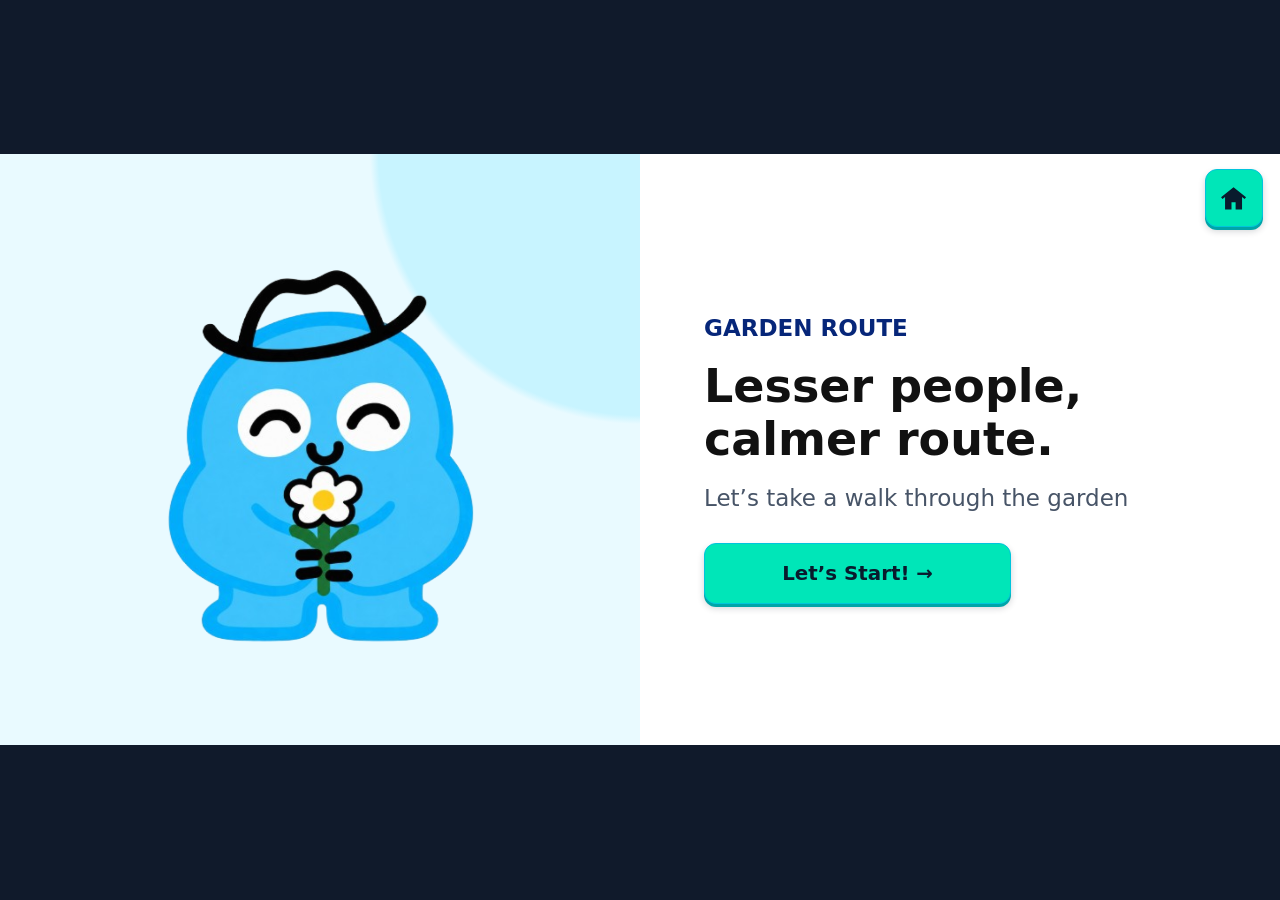
==== commit 68c7c995: "Fit Garden Route to phone screens and match navy surround" ====
--- a/garden/index.html
+++ b/garden/index.html
@@ -3,7 +3,7 @@
 <head>
   <meta charset="utf-8">
   <meta name="viewport" content="width=device-width,initial-scale=1,viewport-fit=cover">
-  <meta name="theme-color" content="#111111">
+  <meta name="theme-color" content="#101a2b">
   <title>Wayfinding · MOMO Social Story</title>
   <style>
     * { box-sizing: border-box; }
@@ -14,21 +14,30 @@
       height: 100%;
       margin: 0;
       overflow: hidden;
-      background: #111;
+      background: #101a2b;
       font-family: system-ui, -apple-system, "Segoe UI", sans-serif;
     }
 
     button { font: inherit; }
 
+    body {
+      --safe-top: env(safe-area-inset-top, 0px);
+      --safe-right: env(safe-area-inset-right, 0px);
+      --safe-bottom: env(safe-area-inset-bottom, 0px);
+      --safe-left: env(safe-area-inset-left, 0px);
+      height: 100dvh;
+      padding: var(--safe-top) var(--safe-right) var(--safe-bottom) var(--safe-left);
+      display: grid;
+      place-items: center;
+    }
+
     .frame {
-      position: absolute;
-      left: 50%;
-      top: 50%;
-      width: min(100vw, 216.41vh);
+      position: relative;
+      width: min(100%, 216.41vh);
+      width: min(100%, calc((100dvh - var(--safe-top) - var(--safe-bottom)) * 844 / 390));
       height: auto;
       aspect-ratio: 844 / 390;
       overflow: hidden;
-      transform: translate(-50%, -50%);
       background: #fff;
       isolation: isolate;
       container-type: size;
@@ -649,7 +658,7 @@
 
     .frame[data-route="garden"] .story .home,
     .garden-intro .home {
-      top: max(22px, 2.6%, calc(env(safe-area-inset-top) + 12px));
+      top: max(12px, 2.6%);
       right: 1.35%;
     }
 
@@ -671,13 +680,13 @@
 
     .counter { position:absolute; z-index:5; pointer-events:none; left:50%; bottom:12px; transform:translateX(-50%); padding:8px 12px; border-radius:99px; color:#fff; background:rgb(6 38 121 / 90%); font-size:14px; font-weight:800; text-shadow:0 1px 2px #000; white-space:nowrap; }
     .frame[data-route="garden"] .counter { font-family: "DM Sans", Arial, sans-serif; }
-    .progress { position:absolute; z-index:4; top:max(10px,env(safe-area-inset-top)); left:16px; right:82px; height:7px; display:flex; gap:4px; pointer-events:none; }
+    .progress { position:absolute; z-index:4; top:10px; left:16px; right:82px; height:7px; display:flex; gap:4px; pointer-events:none; }
     .progress i { flex:1; border-radius:99px; background:rgb(255 255 255 / 65%); box-shadow:0 1px 3px rgb(0 0 0 / 20%); }
     .progress i.done { background:#00e6b8; }
 
     @container (max-width: 720px) {
       .counter { bottom:clamp(5px,.81cqw,12px); padding:clamp(3px,.54cqw,8px) clamp(6px,.81cqw,12px); font-size:clamp(10px,.95cqw,14px); }
-      .progress { top:max(clamp(5px,.68cqw,10px),env(safe-area-inset-top)); left:clamp(7px,1.08cqw,16px); right:clamp(50px,5.54cqw,82px); height:clamp(3px,.47cqw,7px); gap:clamp(2px,.27cqw,4px); }
+      .progress { top:clamp(5px,.68cqw,10px); left:clamp(7px,1.08cqw,16px); right:clamp(50px,5.54cqw,82px); height:clamp(3px,.47cqw,7px); gap:clamp(2px,.27cqw,4px); }
     }
 
     .success {
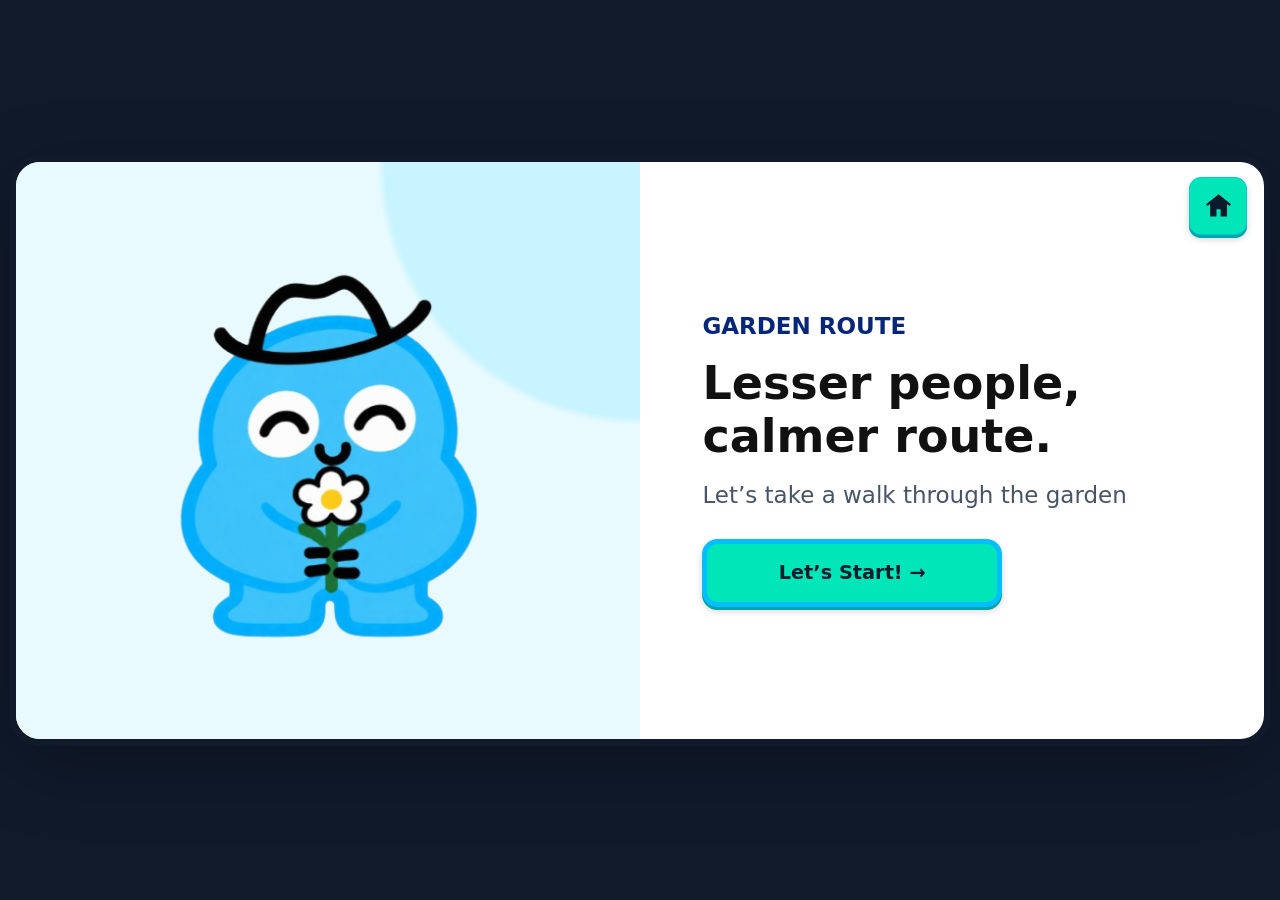
==== commit 924983c4: "Round Garden Route frame and refine Start button" ====
--- a/garden/index.html
+++ b/garden/index.html
@@ -25,8 +25,12 @@
       --safe-right: env(safe-area-inset-right, 0px);
       --safe-bottom: env(safe-area-inset-bottom, 0px);
       --safe-left: env(safe-area-inset-left, 0px);
+      --frame-gutter: clamp(8px, 1.5vw, 16px);
       height: 100dvh;
-      padding: var(--safe-top) var(--safe-right) var(--safe-bottom) var(--safe-left);
+      padding: calc(var(--safe-top) + var(--frame-gutter))
+        calc(var(--safe-right) + var(--frame-gutter))
+        calc(var(--safe-bottom) + var(--frame-gutter))
+        calc(var(--safe-left) + var(--frame-gutter));
       display: grid;
       place-items: center;
     }
@@ -34,11 +38,13 @@
     .frame {
       position: relative;
       width: min(100%, 216.41vh);
-      width: min(100%, calc((100dvh - var(--safe-top) - var(--safe-bottom)) * 844 / 390));
+      width: min(100%, calc((100dvh - var(--safe-top) - var(--safe-bottom) - 2 * var(--frame-gutter)) * 844 / 390));
       height: auto;
       aspect-ratio: 844 / 390;
       overflow: hidden;
+      border-radius: clamp(10px, 2.4vw, 24px);
       background: #fff;
+      box-shadow: 0 0 0 clamp(3px, .6vw, 7px) #101a2b, 0 20px 80px rgb(0 0 0 / 30%);
       isolation: isolate;
       container-type: size;
     }
@@ -649,6 +655,11 @@
       background: #00e6b8;
       color: #091b2d;
       box-shadow: 0 3px 0 #00a5a8, 0 4px 7px #00151f30;
+    }
+
+    .garden-intro .garden-intro-start {
+      border: max(2px, .43cqw) solid #00bfff;
+      border-radius: clamp(10px, 1.25cqw, 18px);
     }
 
     .garden-intro .home {
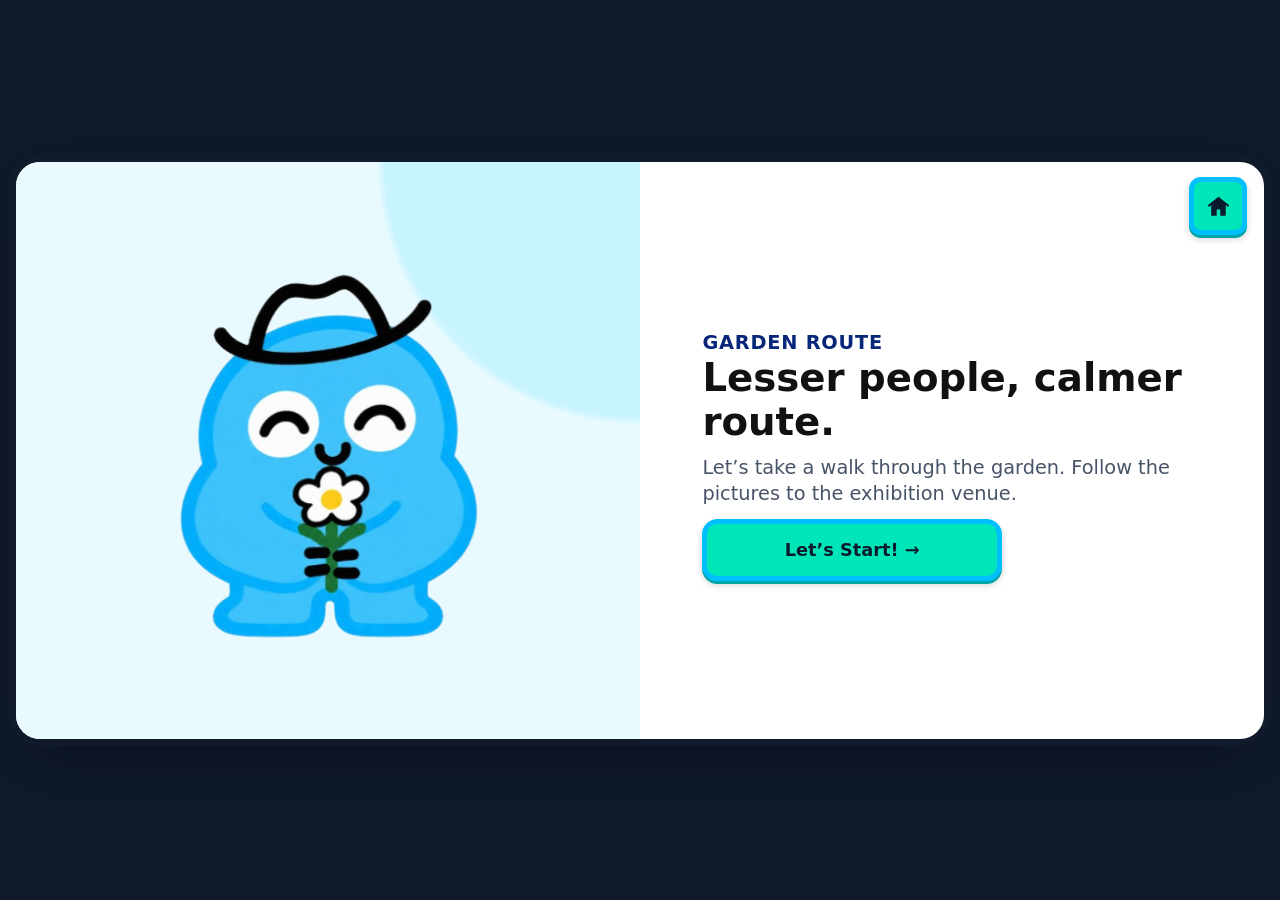
==== commit d07e2bd3: "Polish Garden Route intro, celebration, and navigation" ====
--- a/garden/index.html
+++ b/garden/index.html
@@ -83,19 +83,20 @@
       justify-content: center;
       padding: 5cqw;
       color: #111;
-    }
-    .garden-intro-copy h1 { margin: 0; font-size: clamp(18px, 4cqw, 46px); line-height: 1.15; }
+      font-family: "Trebuchet MS", ui-sans-serif, system-ui, sans-serif;
+    }
+    .garden-intro-copy h1 { margin: 0; font-size: clamp(19px, 3.1cqw, 46px); line-height: 1.15; }
     #gardenIntroTitle:focus { outline: none; }
-    .garden-intro-copy p { margin: 1.5cqw 0; font-size: clamp(12px, 2.2cqw, 23px); color: #475467; }
-    .garden-intro-copy .garden-intro-label { color: #062679; font-weight: 700; text-transform: uppercase; }
+    .garden-intro-copy p { margin: clamp(5px, .81cqw, 12px) 0 0; font-size: clamp(12px, 1.55cqw, 23px); line-height: 1.35; color: #475467; }
+    .garden-intro-copy .garden-intro-label { color: #062679; font-weight: 800; letter-spacing: .04em; text-transform: uppercase; }
     .garden-intro-start {
       align-self: flex-start;
       margin-top: 1cqw;
       width: min(100%, 24cqw);
       min-width: min(100%, 112px);
       padding: .9em .75em;
-      font-size: clamp(12px, 1.55cqw, 20px);
-      font-weight: 700;
+      font-size: clamp(12px, 1.42cqw, 21px);
+      font-weight: 800;
       cursor: pointer;
     }
 
@@ -230,106 +231,61 @@
       animation: load-route 2.2s cubic-bezier(.2, .75, .25, 1) both;
     }
 
-    .completion-screen {
-      background:
-        radial-gradient(circle at 16% 15%, #00c9ff24 0 8%, transparent 8.5%),
-        radial-gradient(circle at 82% 80%, #ffd50032 0 11%, transparent 11.5%),
-        linear-gradient(120deg, #f5ffff 0%, #e8fbff 55%, #fff9de 100%);
-    }
-
-    .completion-screen::before,
-    .completion-screen::after {
-      content: "✦";
-      position: absolute;
-      color: #00bada;
-      font-size: 7cqw;
-      line-height: 1;
-      pointer-events: none;
-    }
-
-    .completion-screen::before { left: 7%; top: 17%; }
-    .completion-screen::after { right: 8%; bottom: 14%; color: #f2bd22; font-size: 5cqw; }
+    .completion-screen { background: #fff; }
+    .celebration-confetti { position:absolute; z-index:1; inset:0; overflow:hidden; pointer-events:none; }
+    .confetti-piece { position:absolute; top:-8%; left:var(--x); width:var(--size); height:calc(var(--size) * 1.55); border-radius:2px; background:var(--color); opacity:0; animation:confetti-fall var(--duration) linear var(--delay) infinite; }
+    @keyframes confetti-fall {
+      0% { transform:translate3d(0,-4cqh,0) rotate(0); opacity:0; }
+      10% { opacity:.92; }
+      88% { opacity:.86; }
+      100% { transform:translate3d(var(--drift),112cqh,0) rotate(var(--turn)); opacity:0; }
+    }
 
     .completion-layout {
       position: absolute;
+      z-index: 2;
       inset: 0;
       display: flex;
+      flex-direction: column;
       align-items: center;
       justify-content: center;
-      gap: 4%;
-      padding: 6% 9%;
-    }
-
-    .completion-character {
-      position: relative;
-      width: 30%;
-      height: 82%;
-      flex: 0 0 auto;
-      display: flex;
-      align-items: flex-end;
-      justify-content: center;
-    }
-
-    .completion-character::after {
-      content: "";
-      position: absolute;
-      left: 25%;
-      bottom: 2%;
-      width: 50%;
-      height: 5%;
-      border-radius: 50%;
-      background: #163f3930;
-      filter: blur(3px);
-    }
-
-    .completion-momo {
-      position: relative;
-      z-index: 1;
-      width: 100%;
-      height: 100%;
-      object-fit: contain;
-      object-position: center bottom;
-      animation: finish-bounce 1.35s ease-in-out infinite;
-      filter: drop-shadow(0 3px 2px #0626791f);
-    }
-
-    .completion-copy {
-      position: relative;
-      z-index: 1;
-      width: 56%;
-      color: #030303;
-    }
-
-    .completion-kicker {
-      margin: 0 0 2.5%;
-      color: #062679;
-      font-size: 1.6cqw;
-      font-weight: 800;
-      letter-spacing: .14em;
-      text-transform: uppercase;
+      gap: 2cqh;
+      padding: 4cqh 8cqw;
+      text-align: center;
+      font-family: "Trebuchet MS", ui-sans-serif, system-ui, sans-serif;
     }
 
     .completion-title {
       margin: 0;
-      font-size: clamp(22px, 5.1cqw, 52px);
+      color: #062679;
+      font-size: clamp(16px, 4.05cqw, 60px);
       font-weight: 800;
-      line-height: 1.04;
-      letter-spacing: -.035em;
-    }
-
-    .completion-title span { color: #0055a7; }
+      line-height: 1.08;
+      letter-spacing: -.025em;
+    }
 
     .completion-message {
-      margin: 3% 0 6%;
-      color: #28404a;
-      font-size: clamp(12px, 2.1cqw, 19px);
-      font-weight: 600;
+      margin: 0;
+      color: #263f7b;
+      font-size: clamp(11px, 2.43cqw, 36px);
+      font-weight: 700;
+      line-height: 1.15;
+    }
+
+    .completion-momo {
+      display: block;
+      width: min(35cqw, 43cqh);
+      height: 37cqh;
+      max-height: 300px;
+      object-fit: contain;
+      transform-origin: 50% 88%;
+      animation: finish-bounce 1.35s ease-in-out infinite;
     }
 
     .completion-home {
       min-height: 3.8cqw;
       padding: .9cqw 2.1cqw;
-      border: .25cqw solid #00c9ff;
+      border: max(2px, .43cqw) solid #00bfff;
       border-radius: 1.2cqw;
       background: linear-gradient(120deg, #00ffc9, #00e5ed);
       color: #030303;
@@ -650,7 +606,7 @@
 
     .frame[data-route="garden"] .story :is(.home, .back, .next),
     .garden-intro :is(.home, .garden-intro-start) {
-      border: 1px solid #00c5dc;
+      border: max(2px, .43cqw) solid #00bfff;
       border-radius: clamp(7px, .95cqw, 12px);
       background: #00e6b8;
       color: #091b2d;
@@ -658,7 +614,6 @@
     }
 
     .garden-intro .garden-intro-start {
-      border: max(2px, .43cqw) solid #00bfff;
       border-radius: clamp(10px, 1.25cqw, 18px);
     }
 
@@ -842,6 +797,9 @@
     }
 
     @media (prefers-reduced-motion: reduce) {
+      .completion-screen .confetti-piece,
+      .completion-momo { animation: none !important; }
+
       *,
       *::before,
       *::after {
@@ -891,7 +849,7 @@
         <div class="garden-intro-copy">
           <p class="garden-intro-label">Garden Route</p>
           <h1 id="gardenIntroTitle" tabindex="-1">Lesser people, calmer route.</h1>
-          <p>Let’s take a walk through the garden</p>
+          <p>Let’s take a walk through the garden. Follow the pictures to the exhibition venue.</p>
           <button class="garden-intro-start" id="gardenStart" type="button">Let’s Start! <span aria-hidden="true">→</span></button>
         </div>
       </div>
@@ -899,16 +857,29 @@
     </section>
 
     <section class="entry completion-screen" aria-label="Route complete">
+      <div class="celebration-confetti" aria-hidden="true">
+        <i class="confetti-piece" style="--x:4%;--size:8px;--color:#ffd500;--duration:5.2s;--delay:-2.7s;--drift:32px;--turn:460deg"></i>
+        <i class="confetti-piece" style="--x:10%;--size:6px;--color:#00c9ff;--duration:4.6s;--delay:-1.2s;--drift:-24px;--turn:330deg"></i>
+        <i class="confetti-piece" style="--x:16%;--size:10px;--color:#f36fbd;--duration:5.8s;--delay:-4.1s;--drift:26px;--turn:520deg"></i>
+        <i class="confetti-piece" style="--x:22%;--size:7px;--color:#26bd8c;--duration:4.9s;--delay:-3.3s;--drift:-30px;--turn:400deg"></i>
+        <i class="confetti-piece" style="--x:28%;--size:9px;--color:#ffd500;--duration:5.5s;--delay:-.8s;--drift:21px;--turn:360deg"></i>
+        <i class="confetti-piece" style="--x:34%;--size:6px;--color:#8f69d4;--duration:4.4s;--delay:-2.2s;--drift:-25px;--turn:490deg"></i>
+        <i class="confetti-piece" style="--x:40%;--size:8px;--color:#00c9ff;--duration:5.7s;--delay:-3.8s;--drift:34px;--turn:420deg"></i>
+        <i class="confetti-piece" style="--x:46%;--size:10px;--color:#f36fbd;--duration:4.8s;--delay:-1.6s;--drift:-22px;--turn:540deg"></i>
+        <i class="confetti-piece" style="--x:52%;--size:7px;--color:#ffd500;--duration:5.1s;--delay:-4.6s;--drift:28px;--turn:380deg"></i>
+        <i class="confetti-piece" style="--x:58%;--size:9px;--color:#26bd8c;--duration:4.5s;--delay:-2.9s;--drift:-34px;--turn:470deg"></i>
+        <i class="confetti-piece" style="--x:64%;--size:6px;--color:#8f69d4;--duration:5.9s;--delay:-.5s;--drift:24px;--turn:350deg"></i>
+        <i class="confetti-piece" style="--x:70%;--size:8px;--color:#00c9ff;--duration:4.7s;--delay:-3.6s;--drift:-26px;--turn:520deg"></i>
+        <i class="confetti-piece" style="--x:76%;--size:10px;--color:#f36fbd;--duration:5.4s;--delay:-2.4s;--drift:31px;--turn:410deg"></i>
+        <i class="confetti-piece" style="--x:82%;--size:7px;--color:#ffd500;--duration:4.3s;--delay:-4.4s;--drift:-20px;--turn:500deg"></i>
+        <i class="confetti-piece" style="--x:88%;--size:9px;--color:#26bd8c;--duration:5.6s;--delay:-1.9s;--drift:35px;--turn:390deg"></i>
+        <i class="confetti-piece" style="--x:95%;--size:6px;--color:#8f69d4;--duration:4.8s;--delay:-3.1s;--drift:-29px;--turn:450deg"></i>
+      </div>
       <div class="completion-layout">
-        <div class="completion-character" aria-hidden="true">
-          <img class="completion-momo" src="assets/momo-page25-figma.png" alt="">
-        </div>
-        <div class="completion-copy">
-          <p class="completion-kicker">Route complete</p>
-          <h1 class="completion-title">Congratulations,<br><span>you did it!</span></h1>
-          <p class="completion-message" id="completionMessage">You made it all the way.</p>
-          <button class="completion-home" id="completionHome" type="button">Back to Home</button>
-        </div>
+        <h1 class="completion-title">Congratulations, you did it!</h1>
+        <p class="completion-message" id="completionMessage">You made it all the way.</p>
+        <img class="completion-momo" src="assets/momo-page25-figma.png" alt="Momo smiling with eyes closed and holding a flower">
+        <button class="completion-home" id="completionHome" type="button">Back to Home</button>
       </div>
     </section>
 
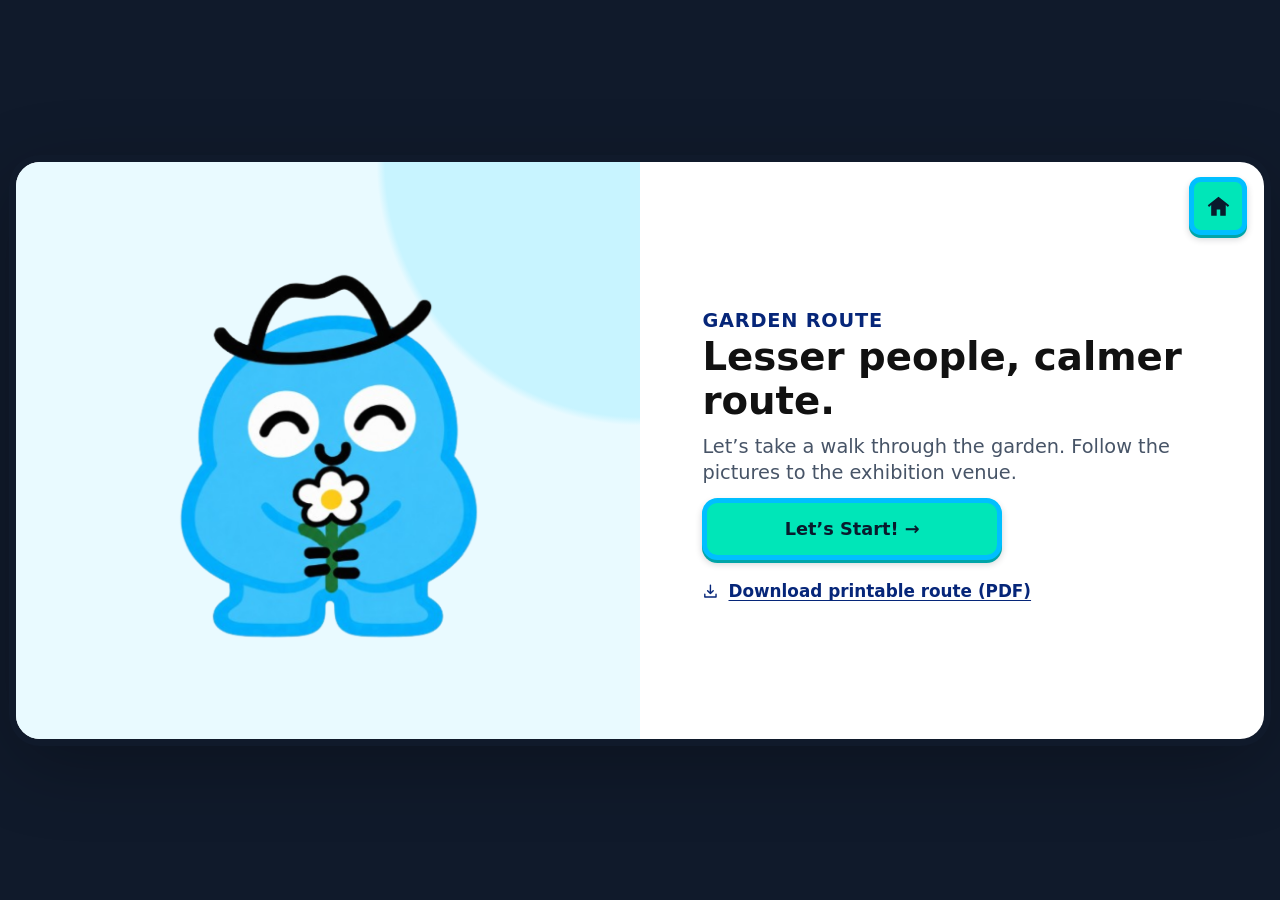
==== commit 224bbcd6: "Add printable PDF downloads to both route intros" ====
--- a/garden/index.html
+++ b/garden/index.html
@@ -5,6 +5,7 @@
   <meta name="viewport" content="width=device-width,initial-scale=1,viewport-fit=cover">
   <meta name="theme-color" content="#101a2b">
   <title>Wayfinding · MOMO Social Story</title>
+  <link rel="stylesheet" href="../printable/route-download.css">
   <style>
     * { box-sizing: border-box; }
 
@@ -323,6 +324,7 @@
 
     .slide-caption {
       position: absolute;
+      inset: var(--caption-inset);
       z-index: 1;
       width: fit-content;
       max-width: var(--caption-max-width);
@@ -343,6 +345,16 @@
 
     .slide-caption[hidden] { display: none; }
     .slide-caption strong { font-weight: 800; }
+
+    @media (pointer: coarse) {
+      .frame[data-route="garden"]:not([data-story-page="7"]) .slide-caption {
+        top: var(--caption-center-y);
+        bottom: auto;
+        height: auto;
+        margin-block: 0;
+        transform: translateY(-50%);
+      }
+    }
 
     /* Keep the caption large enough to cover the text in the zebra-crossing photo. */
     .frame[data-route="garden"][data-story-page="7"] .slide-caption {
@@ -851,6 +863,7 @@
           <h1 id="gardenIntroTitle" tabindex="-1">Lesser people, calmer route.</h1>
           <p>Let’s take a walk through the garden. Follow the pictures to the exhibition venue.</p>
           <button class="garden-intro-start" id="gardenStart" type="button">Let’s Start! <span aria-hidden="true">→</span></button>
+          <a class="printable-route" href="../printable/garden-route.pdf" download><svg viewBox="0 0 24 24" fill="none" stroke="currentColor" stroke-width="2" stroke-linecap="round" stroke-linejoin="round" aria-hidden="true"><path d="M12 3v12m-4-4 4 4 4-4M4 16v4h16v-4"/></svg>Download printable route (PDF)</a>
         </div>
       </div>
       <button class="hit home" id="gardenIntroHome" type="button" aria-label="Return to route selection"><svg class="nav-icon home-icon" viewBox="0 0 24 24" aria-hidden="true"><path d="M12 2.7 1.7 10.9l1.2 1.5L5 10.7V21h5.3v-6h3.4v6H19V10.7l2.1 1.7 1.2-1.5L12 2.7Z"/></svg></button>
@@ -1087,7 +1100,8 @@
       if (!slideCaption.hidden) {
         const [top, right, bottom, left] = step.captionInset.split(" ").map(parseFloat);
         const offset = step.captionOffsetX || 0;
-        slideCaption.style.inset = `${top}% ${right - offset}% ${bottom}% ${left + offset}%`;
+        slideCaption.style.setProperty("--caption-center-y", `${(100 + top - bottom) / 2}%`);
+        slideCaption.style.setProperty("--caption-inset", `${top}% ${right - offset}% ${bottom}% ${left + offset}%`);
         slideCaption.style.setProperty("--caption-max-width", `${100 - left - right}%`);
         const caption = step.captionText || step.instruction;
         const keywords = /\b(walk straight|go up|turn right|turn left|way out signboard|level 1|zebra crossing|walk past|vending machine|oldham lane|go down|coloured pathway|pull open|banyan cove|exhibition venue|star|escalator|gantry|tap|card|exit|walk|lift|up|vehicles|traffic|cross(?:ing)?|road|follow|pavement|path|slope|right|door|directions|arrived)\b/gi;
--- a/printable/route-download.css
+++ b/printable/route-download.css
@@ -0,0 +1,19 @@
+/* Shared by the Shortest and Garden route intro screens. */
+.printable-route {
+  display: inline-flex;
+  align-items: center;
+  align-self: flex-start;
+  gap: .55em;
+  margin-top: clamp(8px, 1.7cqw, 24px);
+  color: #062679;
+  font-size: clamp(12px, 1.35cqw, 20px);
+  font-weight: 700;
+  line-height: 1.25;
+  text-underline-offset: .16em;
+}
+
+.printable-route svg {
+  width: 1em;
+  height: 1em;
+  flex: none;
+}
